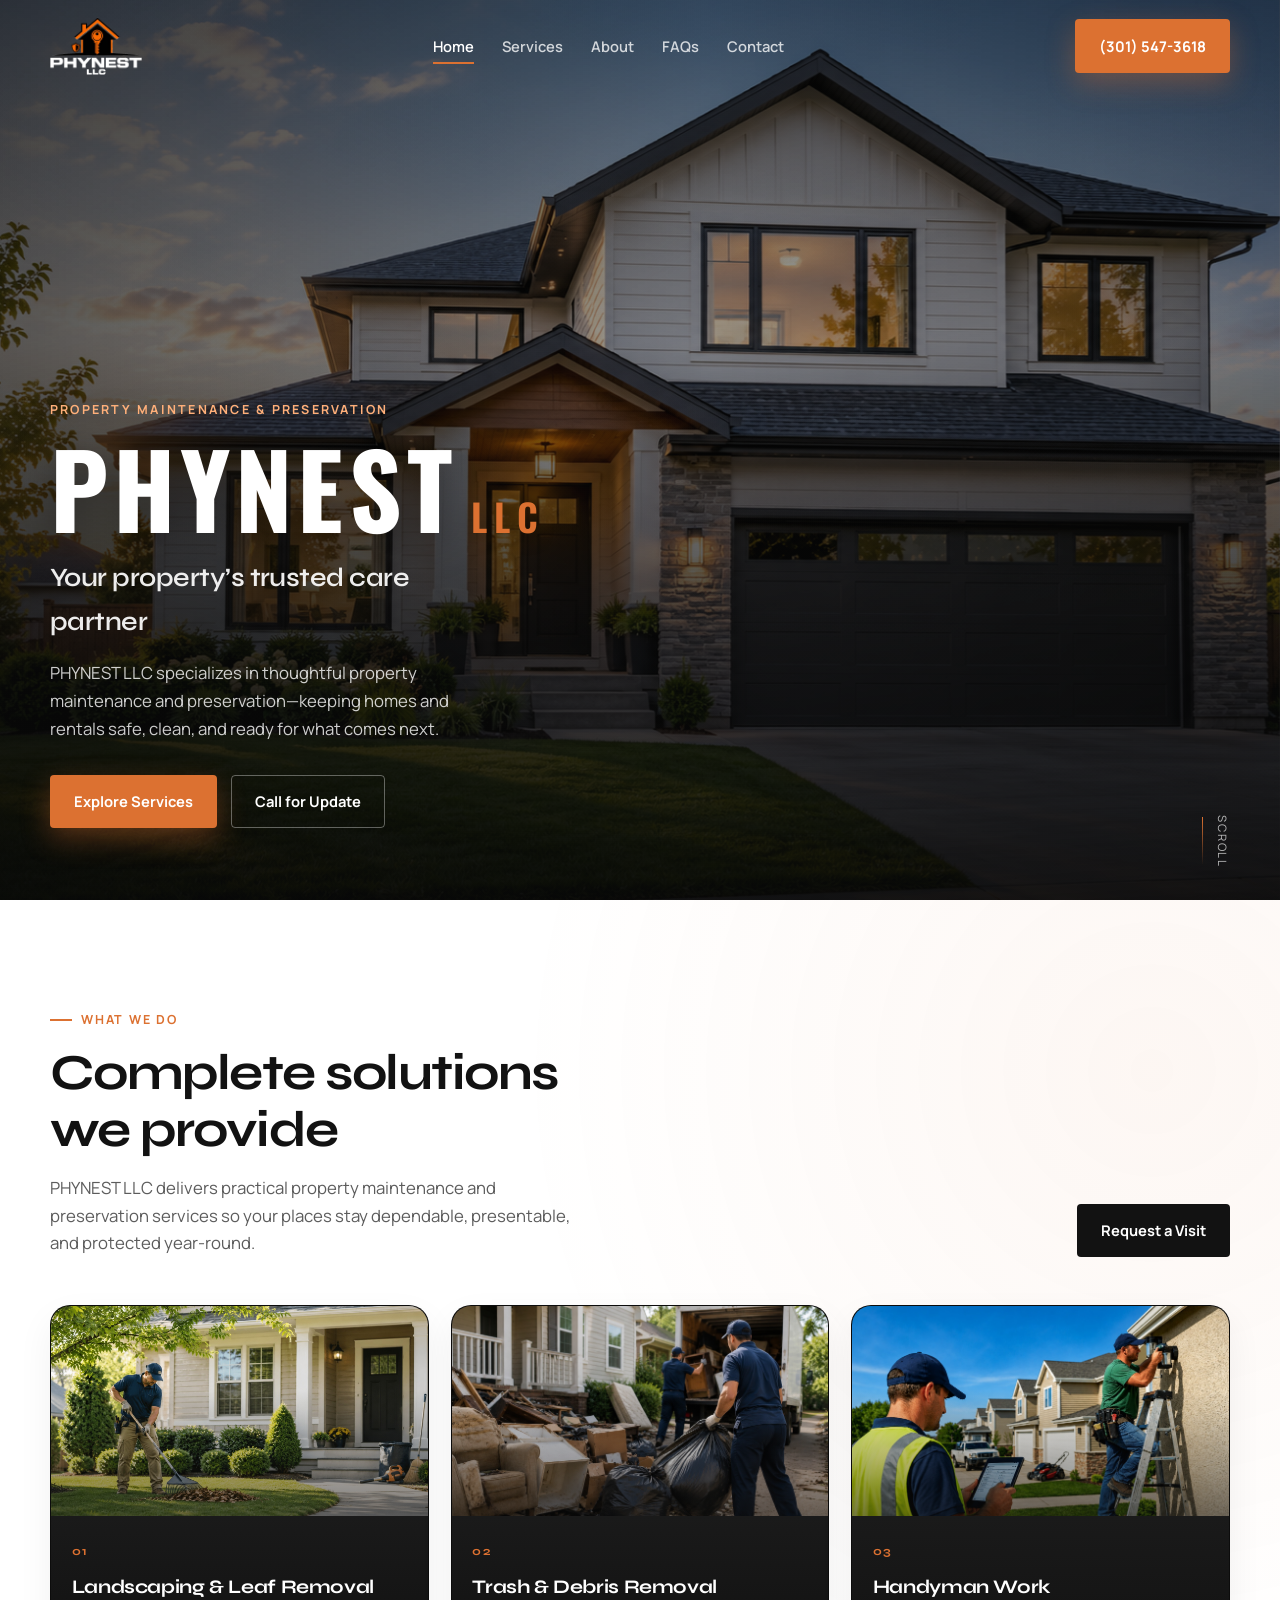
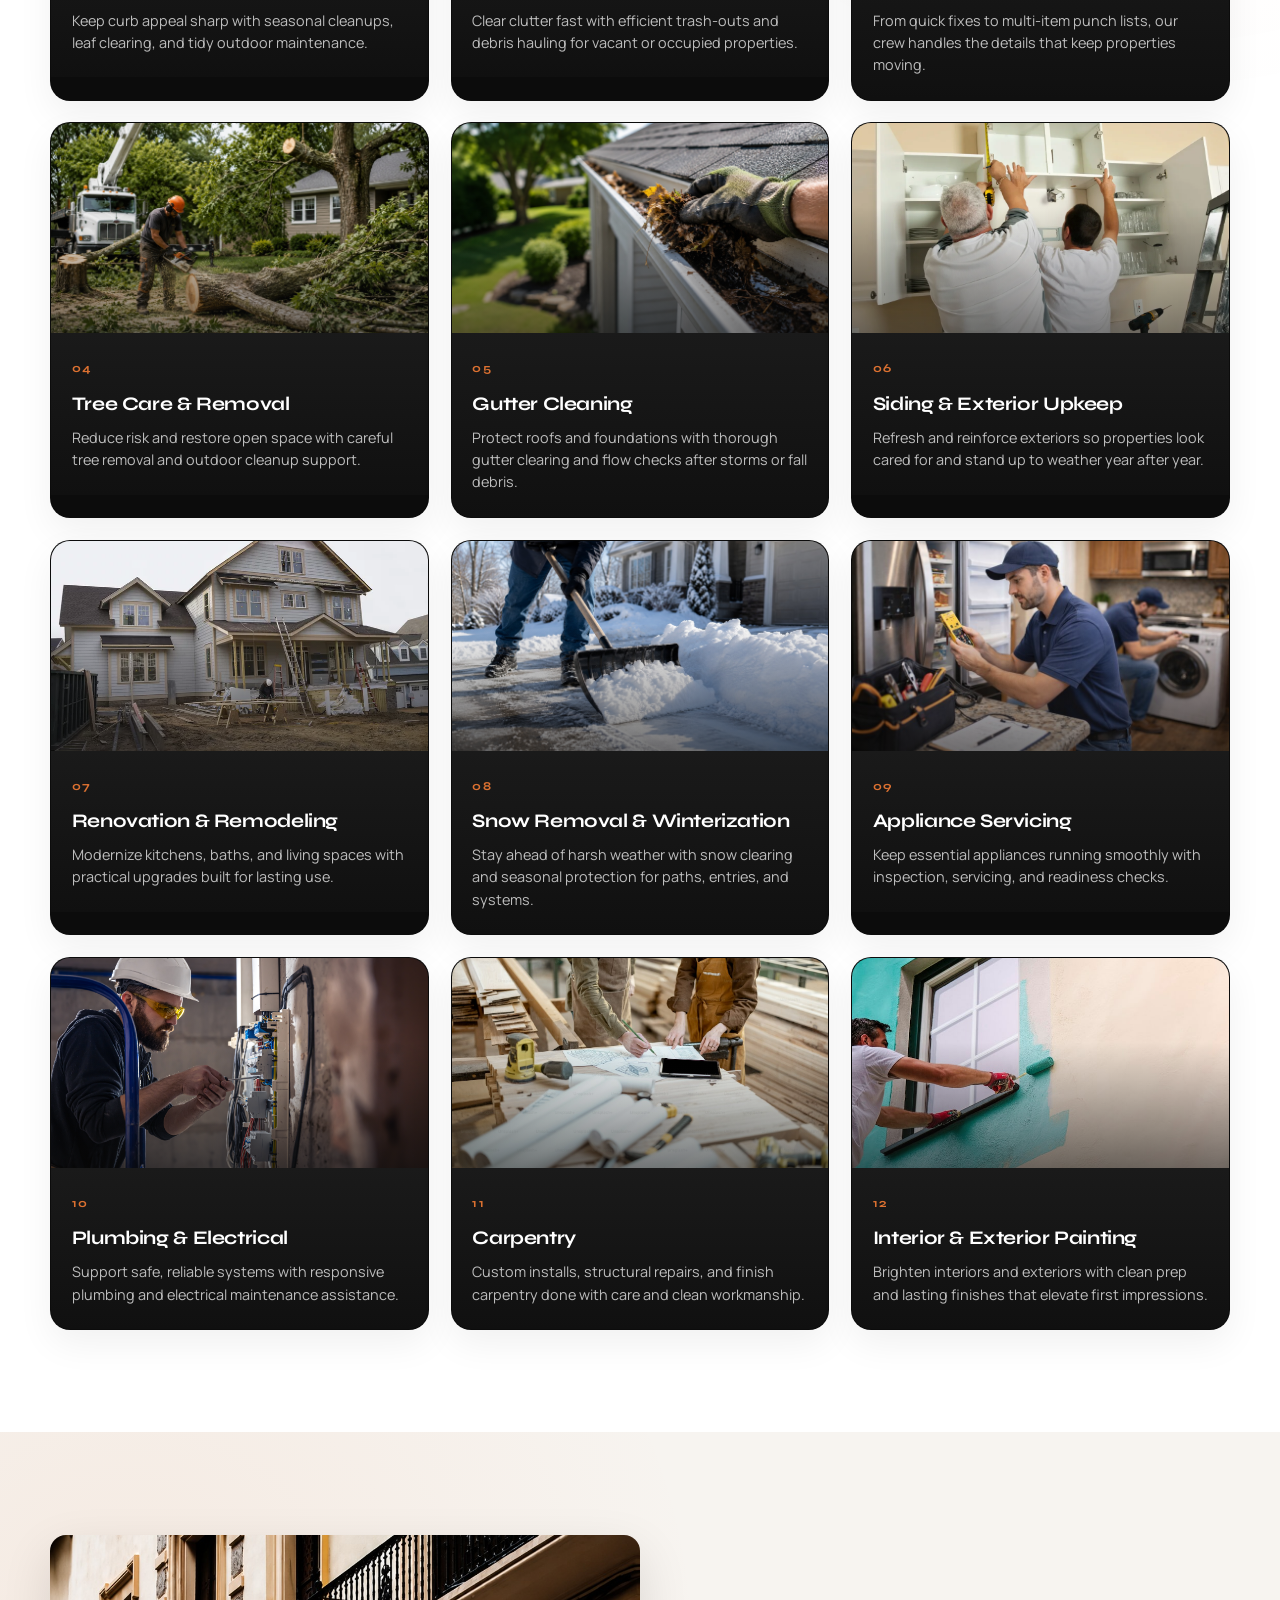
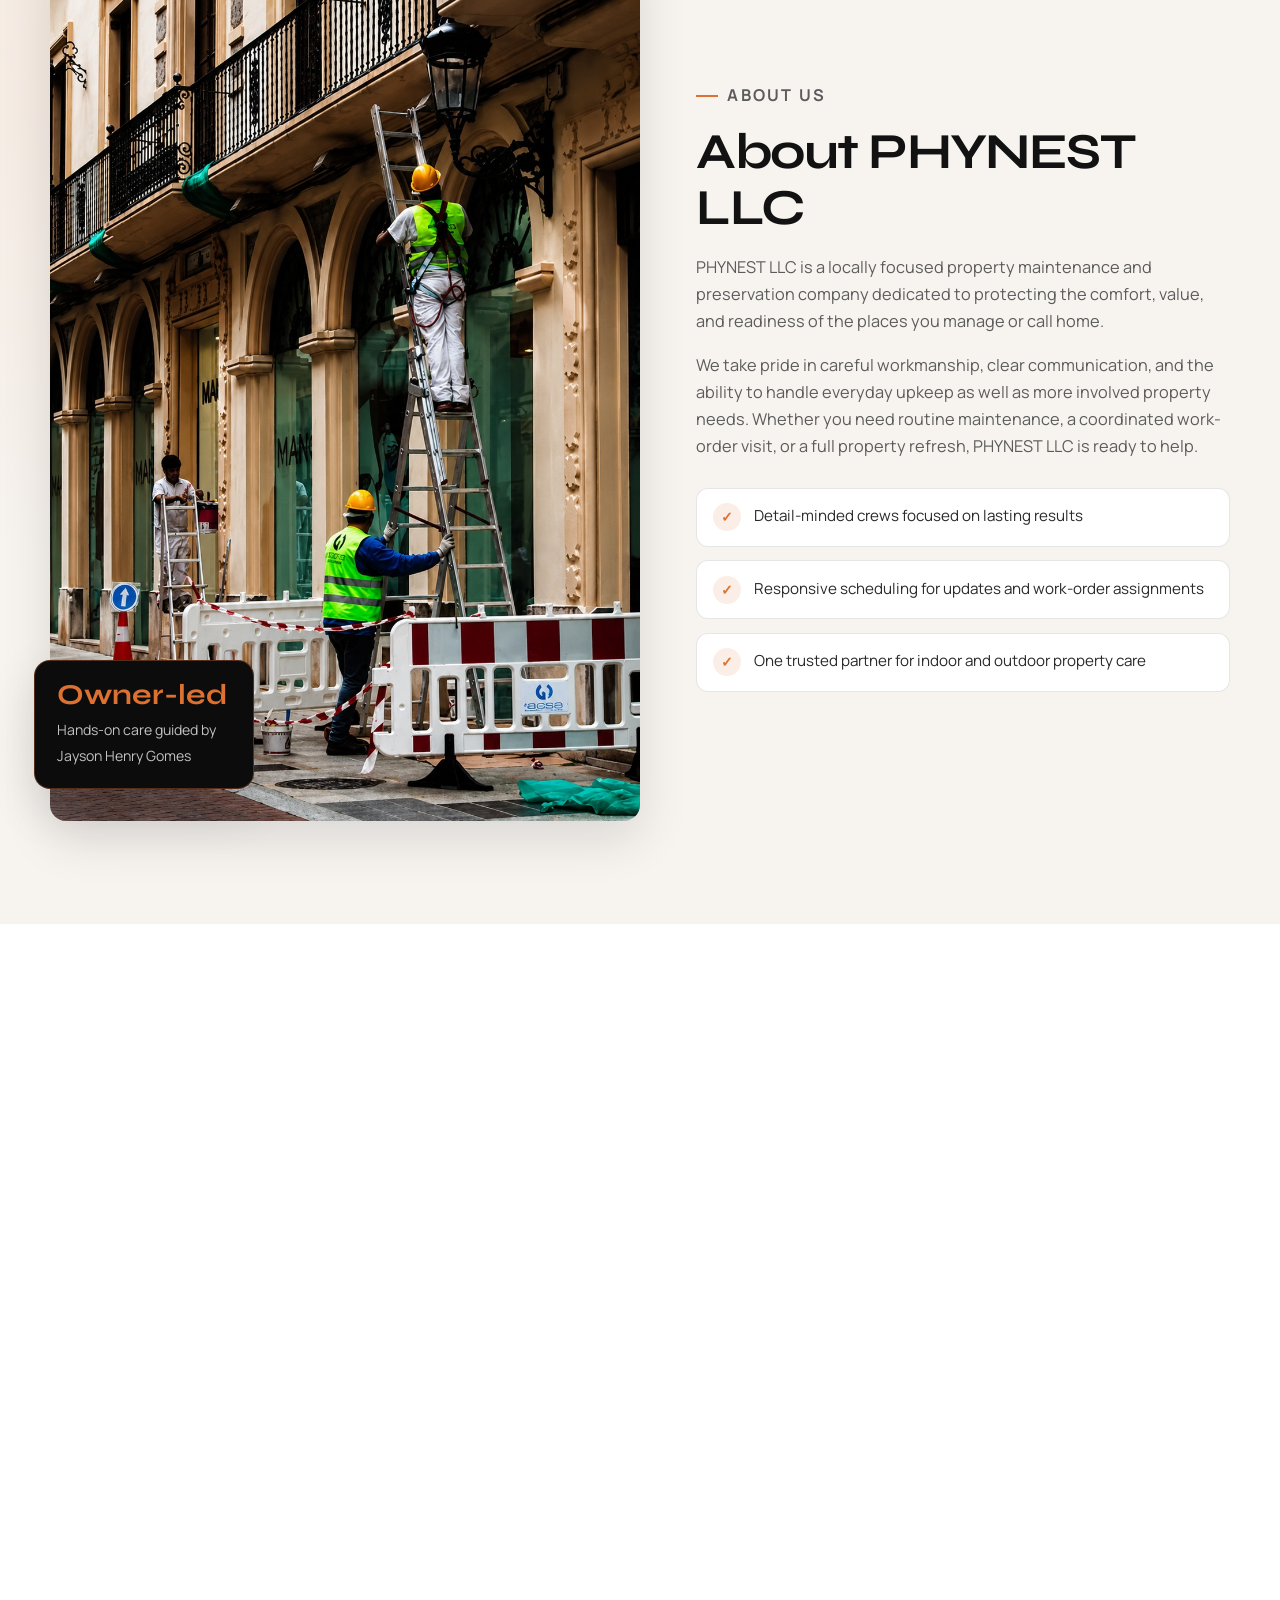
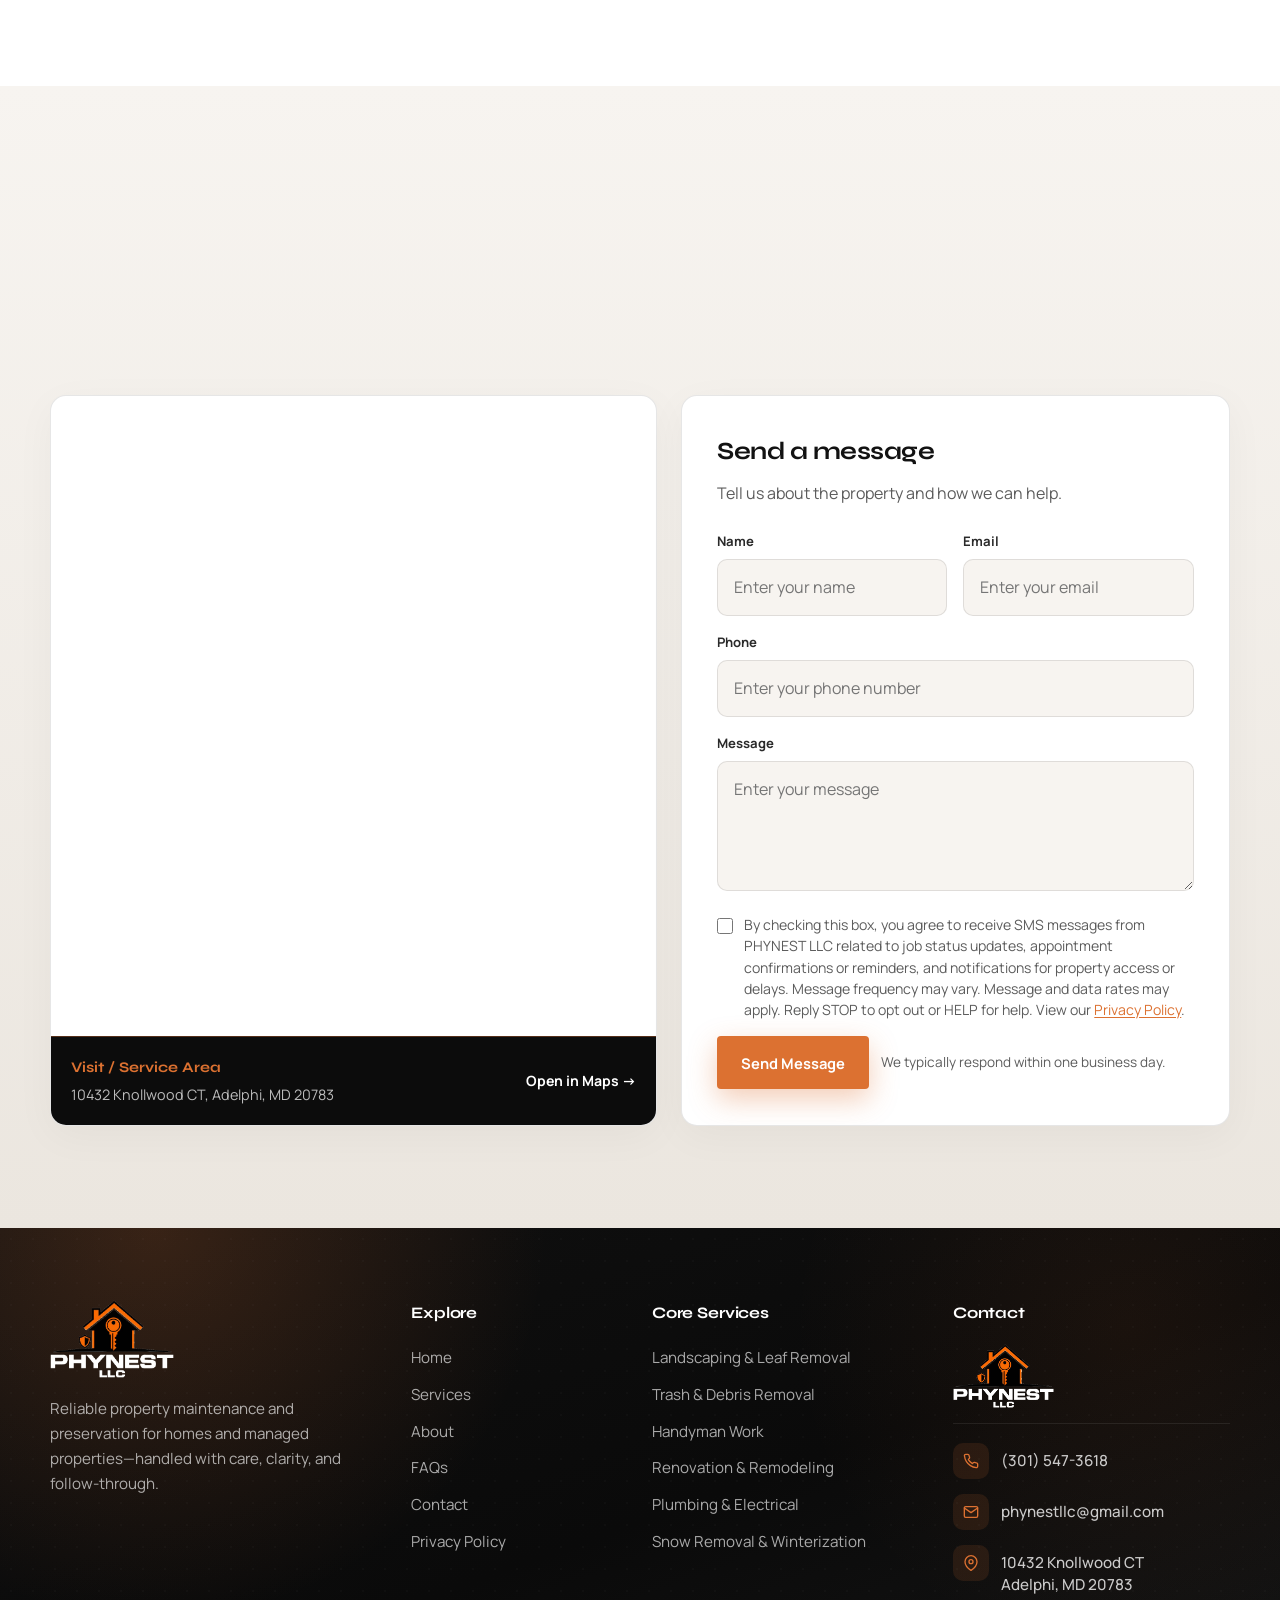
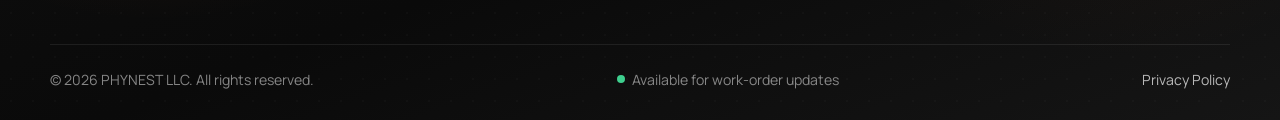
==== index.html @ c37875ec "Resolve Website Landing Page" ====
<!DOCTYPE html>
<html lang="en">
  <head>
    <meta charset="UTF-8" />
    <meta name="viewport" content="width=device-width, initial-scale=1.0" />
    <meta
      name="description"
      content="PHYNEST LLC provides reliable property maintenance and preservation services in Adelphi, MD and surrounding areas. Call (301) 547-3618."
    />
    <title>PHYNEST LLC | Property Maintenance & Preservation</title>
    <link rel="icon" href="Resources/Company-Logo.png?v=21" type="image/png" />
    <link rel="preconnect" href="https://fonts.googleapis.com" />
    <link rel="preconnect" href="https://fonts.gstatic.com" crossorigin />
    <link
      href="https://fonts.googleapis.com/css2?family=Manrope:wght@400;500;600;700;800&family=Oswald:wght@500;600;700&family=Syne:wght@600;700;800&display=swap"
      rel="stylesheet"
    />
    <link rel="stylesheet" href="css/styles.css?v=21" />
  </head>
  <body>
    <header class="site-header" id="siteHeader">
      <div class="container header-inner">
        <a class="brand" href="#home" aria-label="PHYNEST LLC Home">
          <img
            class="brand-logo"
            src="Resources/Company-Logo.png?v=21"
            alt="PHYNEST LLC"
            width="140"
            height="88"
          />
        </a>

        <nav class="nav" id="mainNav" aria-label="Primary">
          <a class="nav-link is-active" href="#home">Home</a>
          <a class="nav-link" href="#services">Services</a>
          <a class="nav-link" href="#about">About</a>
          <a class="nav-link" href="#faqs">FAQs</a>
          <a class="nav-link" href="#contact">Contact</a>
        </nav>

        <div class="header-actions">
          <a
            class="btn btn-primary header-call"
            href="tel:+13015473618"
            aria-label="Call PHYNEST LLC at (301) 547-3618"
          >
            <span class="call-full">(301) 547-3618</span>
            <span class="call-short">Call</span>
          </a>
          <button
            class="menu-toggle"
            id="menuToggle"
            aria-label="Open menu"
            aria-expanded="false"
            aria-controls="mainNav"
          >
            <span></span>
            <span></span>
            <span></span>
          </button>
        </div>
      </div>
    </header>

    <main>
      <!-- Hero -->
      <section class="hero" id="home">
        <div class="hero-media" aria-hidden="true">
          <img
            src="Resources/Landing_Image.png"
            alt=""
            width="1920"
            height="1080"
          />
          <div class="hero-overlay"></div>
        </div>

        <div class="hero-content">
          <p class="hero-eyebrow">Property Maintenance &amp; Preservation</p>
          <h1 class="hero-brand">
            <span class="hero-brand-name">PHYNEST</span>
            <span class="hero-brand-llc">LLC</span>
          </h1>
          <p class="hero-headline">Your property’s trusted care partner</p>
          <p class="hero-copy">
            PHYNEST LLC specializes in thoughtful property maintenance and
            preservation—keeping homes and rentals safe, clean, and ready for
            what comes next.
          </p>
          <div class="hero-actions">
            <a class="btn btn-primary" href="#services">Explore Services</a>
            <a class="btn btn-ghost" href="tel:+13015473618">Call for Update</a>
          </div>
        </div>

        <div class="hero-scroll" aria-hidden="true">Scroll</div>
      </section>

      <!-- Services -->
      <section class="section services" id="services">
        <div class="container">
          <div class="services-head reveal">
            <div>
              <p class="section-label">What we do</p>
              <h2 class="section-title">Complete solutions we provide</h2>
              <p class="section-lead">
                PHYNEST LLC delivers practical property maintenance and
                preservation services so your places stay dependable, presentable,
                and protected year-round.
              </p>
            </div>
            <a class="btn btn-dark" href="#contact">Request a Visit</a>
          </div>

          <div class="services-grid">
            <article class="service-item reveal">
              <div class="service-media">
                <img
                  src="Resources/Leaf_Removal.jpeg"
                  alt="Landscaping and leaf removal crew at work"
                  loading="lazy"
                />
              </div>
              <div class="service-body">
                <span class="service-index">01</span>
                <h3>Landscaping &amp; Leaf Removal</h3>
                <p>
                  Keep curb appeal sharp with seasonal cleanups, leaf clearing,
                  and tidy outdoor maintenance.
                </p>
              </div>
            </article>

            <article class="service-item reveal">
              <div class="service-media">
                <img
                  src="Resources/Trash%20out.jpeg"
                  alt="Trash and debris removal"
                  loading="lazy"
                />
              </div>
              <div class="service-body">
                <span class="service-index">02</span>
                <h3>Trash &amp; Debris Removal</h3>
                <p>
                  Clear clutter fast with efficient trash-outs and debris hauling
                  for vacant or occupied properties.
                </p>
              </div>
            </article>

            <article class="service-item reveal">
              <div class="service-media">
                <img
                  src="Resources/Service.jpeg"
                  alt="Handyman completing property repairs"
                  loading="lazy"
                />
              </div>
              <div class="service-body">
                <span class="service-index">03</span>
                <h3>Handyman Work</h3>
                <p>
                  From quick fixes to multi-item punch lists, our crew handles
                  the details that keep properties moving.
                </p>
              </div>
            </article>

            <article class="service-item reveal">
              <div class="service-media">
                <img
                  src="Resources/Tree%20removal.jpeg"
                  alt="Tree removal service"
                  loading="lazy"
                />
              </div>
              <div class="service-body">
                <span class="service-index">04</span>
                <h3>Tree Care &amp; Removal</h3>
                <p>
                  Reduce risk and restore open space with careful tree removal
                  and outdoor cleanup support.
                </p>
              </div>
            </article>

            <article class="service-item reveal">
              <div class="service-media">
                <img
                  src="Resources/Gutter%20Cleaning.jpeg"
                  alt="Gutter cleaning on a residential property"
                  loading="lazy"
                />
              </div>
              <div class="service-body">
                <span class="service-index">05</span>
                <h3>Gutter Cleaning</h3>
                <p>
                  Protect roofs and foundations with thorough gutter clearing and
                  flow checks after storms or fall debris.
                </p>
              </div>
            </article>

            <article class="service-item reveal">
              <div class="service-media">
                <img
                  src="Resources/Service_3.webp"
                  alt="Exterior wall and siding work"
                  loading="lazy"
                />
              </div>
              <div class="service-body">
                <span class="service-index">06</span>
                <h3>Siding &amp; Exterior Upkeep</h3>
                <p>
                  Refresh and reinforce exteriors so properties look cared for
                  and stand up to weather year after year.
                </p>
              </div>
            </article>

            <article class="service-item reveal">
              <div class="service-media">
                <img
                  src="Resources/Renovation%20and%20remodeling.jpeg"
                  alt="Renovation and remodeling project"
                  loading="lazy"
                />
              </div>
              <div class="service-body">
                <span class="service-index">07</span>
                <h3>Renovation &amp; Remodeling</h3>
                <p>
                  Modernize kitchens, baths, and living spaces with practical
                  upgrades built for lasting use.
                </p>
              </div>
            </article>

            <article class="service-item reveal">
              <div class="service-media">
                <img
                  src="Resources/Snow%20removal.jpeg"
                  alt="Snow removal and winterization"
                  loading="lazy"
                />
              </div>
              <div class="service-body">
                <span class="service-index">08</span>
                <h3>Snow Removal &amp; Winterization</h3>
                <p>
                  Stay ahead of harsh weather with snow clearing and seasonal
                  protection for paths, entries, and systems.
                </p>
              </div>
            </article>

            <article class="service-item reveal">
              <div class="service-media">
                <img
                  src="Resources/Appliance%20servicing.jpeg"
                  alt="Appliance servicing"
                  loading="lazy"
                />
              </div>
              <div class="service-body">
                <span class="service-index">09</span>
                <h3>Appliance Servicing</h3>
                <p>
                  Keep essential appliances running smoothly with inspection,
                  servicing, and readiness checks.
                </p>
              </div>
            </article>

            <article class="service-item reveal">
              <div class="service-media">
                <img
                  src="Resources/plumbing%20and%20electrical.jpeg"
                  alt="Plumbing and electrical work"
                  loading="lazy"
                />
              </div>
              <div class="service-body">
                <span class="service-index">10</span>
                <h3>Plumbing &amp; Electrical</h3>
                <p>
                  Support safe, reliable systems with responsive plumbing and
                  electrical maintenance assistance.
                </p>
              </div>
            </article>

            <article class="service-item reveal">
              <div class="service-media">
                <img
                  src="Resources/Carpentry.jpeg"
                  alt="Carpentry craftsmanship"
                  loading="lazy"
                />
              </div>
              <div class="service-body">
                <span class="service-index">11</span>
                <h3>Carpentry</h3>
                <p>
                  Custom installs, structural repairs, and finish carpentry done
                  with care and clean workmanship.
                </p>
              </div>
            </article>

            <article class="service-item reveal">
              <div class="service-media">
                <img
                  src="Resources/Interior.jpeg"
                  alt="Interior painting and finishes"
                  loading="lazy"
                />
              </div>
              <div class="service-body">
                <span class="service-index">12</span>
                <h3>Interior &amp; Exterior Painting</h3>
                <p>
                  Brighten interiors and exteriors with clean prep and lasting
                  finishes that elevate first impressions.
                </p>
              </div>
            </article>
          </div>
        </div>
      </section>

      <!-- About -->
      <section class="section about" id="about">
        <div class="container about-grid">
          <div class="about-visual reveal">
            <div class="about-visual-main">
              <img
                src="Resources/Service_2.jpeg"
                alt="PHYNEST LLC team working on a property"
                loading="lazy"
              />
            </div>
            <div class="about-badge">
              <strong>Owner-led</strong>
              <span>Hands-on care guided by Jayson Henry Gomes</span>
            </div>
          </div>

          <div class="about-copy reveal">
            <p class="section-label">About us</p>
            <h2 class="section-title">About PHYNEST LLC</h2>
            <p>
              PHYNEST LLC is a locally focused property maintenance and
              preservation company dedicated to protecting the comfort, value,
              and readiness of the places you manage or call home.
            </p>
            <p>
              We take pride in careful workmanship, clear communication, and the
              ability to handle everyday upkeep as well as more involved property
              needs. Whether you need routine maintenance, a coordinated
              work-order visit, or a full property refresh, PHYNEST LLC is ready
              to help.
            </p>

            <div class="about-points">
              <div class="about-point">
                <i>✓</i>
                <p>Detail-minded crews focused on lasting results</p>
              </div>
              <div class="about-point">
                <i>✓</i>
                <p>Responsive scheduling for updates and work-order assignments</p>
              </div>
              <div class="about-point">
                <i>✓</i>
                <p>One trusted partner for indoor and outdoor property care</p>
              </div>
            </div>
          </div>
        </div>
      </section>

      <!-- FAQs -->
      <section class="section faq" id="faqs">
        <div class="container faq-layout">
          <div class="reveal">
            <p class="section-label">Helpful answers</p>
            <h2 class="section-title">Frequently asked questions</h2>
            <p class="section-lead">
              Quick answers about coverage, booking, guarantees, and how PHYNEST
              LLC works with homeowners and property partners.
            </p>
            <a class="btn btn-outline" href="#contact" style="margin-top: 1.5rem"
              >Still have questions?</a
            >
          </div>

          <div class="faq-list reveal" id="faqList">
            <div class="faq-item is-open">
              <button class="faq-question" type="button" aria-expanded="true">
                What areas do you serve?
                <span class="faq-icon" aria-hidden="true">+</span>
              </button>
              <div class="faq-answer" style="max-height: 220px">
                <div class="faq-answer-inner">
                  We serve Adelphi, MD and surrounding communities across the
                  greater metro area. Reach out with your address and we’ll
                  confirm whether your property falls within our service range.
                </div>
              </div>
            </div>

            <div class="faq-item">
              <button class="faq-question" type="button" aria-expanded="false">
                What services do you offer?
                <span class="faq-icon" aria-hidden="true">+</span>
              </button>
              <div class="faq-answer">
                <div class="faq-answer-inner">
                  PHYNEST LLC provides a wide range of property care—landscaping
                  and leaf removal, trash-outs, handyman repairs, renovation
                  support, winterization, appliance servicing, plumbing and
                  electrical assistance, carpentry, painting, and more. Tell us
                  what you need and we’ll guide the next step.
                </div>
              </div>
            </div>

            <div class="faq-item">
              <button class="faq-question" type="button" aria-expanded="false">
                How do I book a service?
                <span class="faq-icon" aria-hidden="true">+</span>
              </button>
              <div class="faq-answer">
                <div class="faq-answer-inner">
                  Booking is simple. Call (301) 547-3618 for updates or work-order
                  assignments, email phynestllc@gmail.com, or send a message
                  through our contact form. Share the property details and we’ll
                  coordinate a time that works.
                </div>
              </div>
            </div>

            <div class="faq-item">
              <button class="faq-question" type="button" aria-expanded="false">
                Are your services guaranteed?
                <span class="faq-icon" aria-hidden="true">+</span>
              </button>
              <div class="faq-answer">
                <div class="faq-answer-inner">
                  Yes. Your satisfaction matters to us. If something doesn’t meet
                  expectations, let us know promptly—we’ll work with you to make
                  it right.
                </div>
              </div>
            </div>

            <div class="faq-item">
              <button class="faq-question" type="button" aria-expanded="false">
                Do you offer emergency services?
                <span class="faq-icon" aria-hidden="true">+</span>
              </button>
              <div class="faq-answer">
                <div class="faq-answer-inner">
                  For urgent property issues that need quick attention, contact us
                  directly. We’ll prioritize emergency requests whenever possible
                  and help you stabilize the situation fast.
                </div>
              </div>
            </div>

            <div class="faq-item">
              <button class="faq-question" type="button" aria-expanded="false">
                What are your hours of operation?
                <span class="faq-icon" aria-hidden="true">+</span>
              </button>
              <div class="faq-answer">
                <div class="faq-answer-inner">
                  Standard hours are Monday–Friday, 8 AM to 6 PM. Weekend and
                  evening appointments may be available by arrangement—call or
                  message us to schedule.
                </div>
              </div>
            </div>
          </div>
        </div>
      </section>

      <!-- Contact -->
      <section class="section contact" id="contact">
        <div class="container">
          <div class="reveal" style="margin-bottom: 2.25rem">
            <p class="section-label">Get in touch</p>
            <h2 class="section-title">Contact us</h2>
            <p class="section-lead">
              Need a work-order update, a property visit, or a service quote?
              PHYNEST LLC is one call or message away.
            </p>
          </div>

          <div class="contact-grid">
            <aside class="contact-map reveal" aria-label="Service location map">
              <div class="contact-map-frame">
                <iframe
                  title="PHYNEST LLC location map"
                  loading="lazy"
                  referrerpolicy="no-referrer-when-downgrade"
                  src="https://maps.google.com/maps?q=10432%20Knollwood%20CT%20Adelphi%20MD%2020783&t=&z=14&ie=UTF8&iwloc=&output=embed"
                ></iframe>
              </div>
              <div class="contact-map-meta">
                <div>
                  <strong>Visit / Service Area</strong>
                  <p>10432 Knollwood CT, Adelphi, MD 20783</p>
                </div>
                <a
                  class="map-link"
                  href="https://www.google.com/maps/search/?api=1&query=10432+Knollwood+CT+Adelphi+MD+20783"
                  target="_blank"
                  rel="noopener noreferrer"
                  >Open in Maps →</a
                >
              </div>
            </aside>

            <div class="contact-form-wrap reveal">
              <h3>Send a message</h3>
              <p>Tell us about the property and how we can help.</p>

              <form class="form-grid" id="contactForm" novalidate>
                <div class="form-row">
                  <div class="field">
                    <label for="name">Name</label>
                    <input
                      id="name"
                      name="name"
                      type="text"
                      placeholder="Enter your name"
                      required
                    />
                  </div>
                  <div class="field">
                    <label for="email">Email</label>
                    <input
                      id="email"
                      name="email"
                      type="email"
                      placeholder="Enter your email"
                      required
                    />
                  </div>
                </div>

                <div class="field">
                  <label for="phone">Phone</label>
                  <input
                    id="phone"
                    name="phone"
                    type="tel"
                    placeholder="Enter your phone number"
                  />
                </div>

                <div class="field">
                  <label for="message">Message</label>
                  <textarea
                    id="message"
                    name="message"
                    placeholder="Enter your message"
                    required
                  ></textarea>
                </div>

                <label class="consent">
                  <input type="checkbox" name="sms_consent" value="yes" />
                  <span>
                    By checking this box, you agree to receive SMS messages from
                    PHYNEST LLC related to job status updates, appointment
                    confirmations or reminders, and notifications for property
                    access or delays. Message frequency may vary. Message and
                    data rates may apply. Reply STOP to opt out or HELP for help.
                    View our
                    <a href="privacy-policy.html">Privacy Policy</a>.
                  </span>
                </label>

                <div class="form-actions">
                  <button class="btn btn-primary" type="submit">Send Message</button>
                  <p class="form-note">We typically respond within one business day.</p>
                </div>

                <div class="form-success" id="formSuccess" role="status">
                  Thanks! Your email draft is ready—press send in your mail app to
                  reach PHYNEST LLC.
                </div>
              </form>
            </div>
          </div>
        </div>
      </section>
    </main>

    <footer class="site-footer">
      <div class="container footer-top">
        <div class="footer-brand">
          <a class="brand" href="#home" aria-label="PHYNEST LLC Home">
            <img
              class="brand-logo brand-logo-footer"
              src="Resources/Company-Logo.png?v=21"
              alt="PHYNEST LLC"
              width="140"
              height="88"
            />
          </a>
          <p>
            Reliable property maintenance and preservation for homes and managed
            properties—handled with care, clarity, and follow-through.
          </p>
        </div>

        <div class="footer-col">
          <h4>Explore</h4>
          <ul class="footer-links">
            <li><a href="#home">Home</a></li>
            <li><a href="#services">Services</a></li>
            <li><a href="#about">About</a></li>
            <li><a href="#faqs">FAQs</a></li>
            <li><a href="#contact">Contact</a></li>
            <li><a href="privacy-policy.html">Privacy Policy</a></li>
          </ul>
        </div>

        <div class="footer-col">
          <h4>Core Services</h4>
          <ul class="footer-links footer-services">
            <li><a href="#services">Landscaping &amp; Leaf Removal</a></li>
            <li><a href="#services">Trash &amp; Debris Removal</a></li>
            <li><a href="#services">Handyman Work</a></li>
            <li><a href="#services">Renovation &amp; Remodeling</a></li>
            <li><a href="#services">Plumbing &amp; Electrical</a></li>
            <li><a href="#services">Snow Removal &amp; Winterization</a></li>
          </ul>
        </div>

        <div class="footer-col footer-contact">
          <h4>Contact</h4>
          <div class="footer-contact-brand">
            <img
              class="brand-logo brand-logo-contact"
              src="Resources/Company-Logo.png?v=21"
              alt="PHYNEST LLC"
              width="110"
              height="70"
            />
          </div>
          <ul class="footer-contact-list">
            <li>
              <span class="footer-contact-icon" aria-hidden="true">
                <svg viewBox="0 0 24 24" fill="none" stroke="currentColor" stroke-width="2" stroke-linecap="round" stroke-linejoin="round">
                  <path d="M22 16.92v3a2 2 0 0 1-2.18 2 19.79 19.79 0 0 1-8.63-3.07 19.5 19.5 0 0 1-6-6A19.79 19.79 0 0 1 2.12 4.18 2 2 0 0 1 4.11 2h3a2 2 0 0 1 2 1.72c.13.81.36 1.6.68 2.35a2 2 0 0 1-.45 2.11L8.09 9.91a16 16 0 0 0 6 6l1.27-1.27a2 2 0 0 1 2.11-.45c.75.32 1.54.55 2.35.68A2 2 0 0 1 22 16.92z"/>
                </svg>
              </span>
              <a href="tel:+13015473618">(301) 547-3618</a>
            </li>
            <li>
              <span class="footer-contact-icon" aria-hidden="true">
                <svg viewBox="0 0 24 24" fill="none" stroke="currentColor" stroke-width="2" stroke-linecap="round" stroke-linejoin="round">
                  <path d="M4 4h16c1.1 0 2 .9 2 2v12c0 1.1-.9 2-2 2H4c-1.1 0-2-.9-2-2V6c0-1.1.9-2 2-2z"/>
                  <polyline points="22,6 12,13 2,6"/>
                </svg>
              </span>
              <a href="mailto:phynestllc@gmail.com">phynestllc@gmail.com</a>
            </li>
            <li>
              <span class="footer-contact-icon" aria-hidden="true">
                <svg viewBox="0 0 24 24" fill="none" stroke="currentColor" stroke-width="2" stroke-linecap="round" stroke-linejoin="round">
                  <path d="M21 10c0 7-9 13-9 13s-9-6-9-13a9 9 0 0 1 18 0z"/>
                  <circle cx="12" cy="10" r="3"/>
                </svg>
              </span>
              <span>10432 Knollwood CT<br />Adelphi, MD 20783</span>
            </li>
          </ul>
        </div>
      </div>

      <div class="container footer-bottom">
        <p>
          © <span id="year"></span> PHYNEST LLC. All rights reserved.
        </p>
        <p class="footer-pulse">Available for work-order updates</p>
        <p>
          <a href="privacy-policy.html">Privacy Policy</a>
        </p>
      </div>
    </footer>

    <script src="js/main.js"></script>
  </body>
</html>
---- css/styles.css ----
/* ============================================
   PHYNEST LLC — Brand Styles
   Primary: rgb(220, 113, 49) | Logo-inspired
   ============================================ */

:root {
  --brand: rgb(220, 113, 49);
  --brand-dark: rgb(190, 90, 32);
  --brand-soft: rgba(220, 113, 49, 0.12);
  --brand-glow: rgba(220, 113, 49, 0.35);
  --ink: #121212;
  --ink-soft: #2a2a2a;
  --muted: #5c5c5c;
  --line: rgba(18, 18, 18, 0.1);
  --paper: #f7f4f0;
  --paper-deep: #ebe6df;
  --white: #ffffff;
  --dark: #0c0c0c;
  --dark-elevated: #171717;
  --dark-soft: #222222;
  --radius: 4px;
  --radius-lg: 16px;
  --shadow: 0 18px 50px rgba(0, 0, 0, 0.12);
  --header-h: 92px;
  --font-display: "Syne", sans-serif;
  --font-hero: "Oswald", sans-serif;
  --font-body: "Manrope", sans-serif;
  --ease: cubic-bezier(0.22, 1, 0.36, 1);
  --max: 1180px;
}

*,
*::before,
*::after {
  box-sizing: border-box;
  margin: 0;
  padding: 0;
}

html {
  scroll-behavior: smooth;
  scroll-padding-top: calc(var(--header-h) + 12px);
}

body {
  font-family: var(--font-body);
  color: var(--ink);
  background: var(--paper);
  line-height: 1.65;
  -webkit-font-smoothing: antialiased;
  overflow-x: hidden;
}

img {
  max-width: 100%;
  display: block;
}

a {
  color: inherit;
  text-decoration: none;
}

ul {
  list-style: none;
}

button,
input,
textarea {
  font: inherit;
}

.container {
  width: min(100% - 2.5rem, var(--max));
  margin-inline: auto;
}

.section {
  padding: clamp(4.5rem, 8vw, 7rem) 0;
}

.section-label {
  display: inline-flex;
  align-items: center;
  gap: 0.55rem;
  font-size: 0.78rem;
  font-weight: 700;
  letter-spacing: 0.14em;
  text-transform: uppercase;
  color: var(--brand);
  margin-bottom: 0.9rem;
}

.section-label::before {
  content: "";
  width: 1.4rem;
  height: 2px;
  background: var(--brand);
}

.section-title {
  font-family: var(--font-display);
  font-size: clamp(2rem, 4.2vw, 3.15rem);
  font-weight: 700;
  line-height: 1.12;
  letter-spacing: -0.03em;
  max-width: 16ch;
}

.section-lead {
  margin-top: 1rem;
  color: var(--muted);
  max-width: 52ch;
  font-size: 1.05rem;
}

/* ---------- Header ---------- */
.site-header {
  position: fixed;
  inset: 0 0 auto;
  z-index: 1000;
  height: var(--header-h);
  transition: background 0.35s var(--ease), box-shadow 0.35s var(--ease),
    backdrop-filter 0.35s var(--ease);
}

.site-header.is-scrolled {
  background: rgba(12, 12, 12, 0.92);
  backdrop-filter: blur(14px);
  box-shadow: 0 8px 30px rgba(0, 0, 0, 0.25);
}

.site-header.is-scrolled .nav-link {
  color: rgba(255, 255, 255, 0.82);
}

.site-header.is-scrolled .nav-link:hover,
.site-header.is-scrolled .nav-link.is-active {
  color: var(--white);
}

.header-inner {
  height: 100%;
  display: flex;
  align-items: center;
  justify-content: space-between;
  gap: 1.5rem;
}

.brand {
  display: flex;
  align-items: center;
  z-index: 2;
}

.brand-logo {
  width: auto;
  height: 58px;
  object-fit: contain;
  display: block;
  flex-shrink: 0;
  background: transparent;
  border-radius: 0;
  padding: 0;
  box-shadow: none;
  outline: none;
  transition: transform 0.3s var(--ease);
}

.brand:hover .brand-logo {
  transform: scale(1.03);
}

.brand-logo-footer {
  height: 78px;
  padding: 0;
}

.brand-logo-contact {
  height: 64px;
  padding: 0;
}

.nav {
  display: flex;
  align-items: center;
  gap: 1.75rem;
}

.nav-link {
  font-size: 0.92rem;
  font-weight: 600;
  color: rgba(255, 255, 255, 0.78);
  position: relative;
  transition: color 0.25s ease;
}

.nav-link::after {
  content: "";
  position: absolute;
  left: 0;
  bottom: -6px;
  width: 100%;
  height: 2px;
  background: var(--brand);
  transform: scaleX(0);
  transform-origin: left;
  transition: transform 0.3s var(--ease);
}

.nav-link:hover,
.nav-link.is-active {
  color: var(--white);
}

.nav-link:hover::after,
.nav-link.is-active::after {
  transform: scaleX(1);
}

.header-actions {
  display: flex;
  align-items: center;
  gap: 0.75rem;
}

.btn {
  display: inline-flex;
  align-items: center;
  justify-content: center;
  gap: 0.55rem;
  padding: 0.85rem 1.45rem;
  border-radius: var(--radius);
  border: 1px solid transparent;
  font-weight: 700;
  font-size: 0.92rem;
  cursor: pointer;
  transition: transform 0.25s var(--ease), background 0.25s ease,
    color 0.25s ease, border-color 0.25s ease, box-shadow 0.25s ease;
  white-space: nowrap;
}

.btn:hover {
  transform: translateY(-2px);
}

.btn-primary {
  background: var(--brand);
  color: var(--white);
  box-shadow: 0 10px 28px var(--brand-glow);
}

.btn-primary:hover {
  background: var(--brand-dark);
}

.btn-ghost {
  background: transparent;
  color: var(--white);
  border-color: rgba(255, 255, 255, 0.35);
}

.btn-ghost:hover {
  border-color: var(--white);
  background: rgba(255, 255, 255, 0.08);
}

.btn-dark {
  background: var(--ink);
  color: var(--white);
}

.btn-dark:hover {
  background: var(--brand);
}

.btn-outline {
  background: transparent;
  color: var(--ink);
  border-color: var(--line);
}

.btn-outline:hover {
  border-color: var(--brand);
  color: var(--brand);
}

.menu-toggle {
  display: none;
  width: 46px;
  height: 46px;
  border: 1px solid rgba(255, 255, 255, 0.25);
  background: rgba(255, 255, 255, 0.06);
  border-radius: 10px;
  cursor: pointer;
  position: relative;
  z-index: 2;
}

.menu-toggle span {
  position: absolute;
  left: 12px;
  right: 12px;
  height: 2px;
  background: var(--white);
  transition: 0.3s var(--ease);
}

.menu-toggle span:nth-child(1) {
  top: 15px;
}
.menu-toggle span:nth-child(2) {
  top: 22px;
}
.menu-toggle span:nth-child(3) {
  top: 29px;
}

.menu-toggle.is-open span:nth-child(1) {
  top: 22px;
  transform: rotate(45deg);
}
.menu-toggle.is-open span:nth-child(2) {
  opacity: 0;
}
.menu-toggle.is-open span:nth-child(3) {
  top: 22px;
  transform: rotate(-45deg);
}

/* ---------- Hero ---------- */
.hero {
  position: relative;
  min-height: 100vh;
  min-height: 100dvh;
  display: grid;
  align-items: end;
  color: var(--white);
  overflow: hidden;
}

.hero-media {
  position: absolute;
  inset: 0;
  z-index: 0;
}

.hero-media img {
  width: 100%;
  height: 100%;
  object-fit: cover;
  object-position: center 40%;
  transform: scale(1.04);
  animation: heroZoom 18s var(--ease) forwards;
}

.hero-overlay {
  position: absolute;
  inset: 0;
  background:
    linear-gradient(
      180deg,
      rgba(8, 8, 8, 0.55) 0%,
      rgba(8, 8, 8, 0.28) 38%,
      rgba(8, 8, 8, 0.72) 72%,
      rgba(8, 8, 8, 0.92) 100%
    ),
    linear-gradient(
      90deg,
      rgba(8, 8, 8, 0.55) 0%,
      rgba(8, 8, 8, 0.15) 55%,
      rgba(8, 8, 8, 0.35) 100%
    );
}

.hero-content {
  position: relative;
  z-index: 1;
  padding: calc(var(--header-h) + 4rem) 0 4.5rem;
  width: min(100% - 2.5rem, var(--max));
  margin-inline: auto;
}

.hero-eyebrow {
  display: inline-block;
  font-family: var(--font-body);
  font-size: 0.78rem;
  font-weight: 700;
  letter-spacing: 0.18em;
  text-transform: uppercase;
  color: #ffb07a;
  margin-bottom: 1.15rem;
  animation: riseIn 0.9s var(--ease) both;
  text-shadow: 0 2px 18px rgba(0, 0, 0, 0.55);
}

.hero-brand {
  display: flex;
  flex-wrap: wrap;
  align-items: baseline;
  gap: 0.55rem 0.85rem;
  margin-bottom: 1.25rem;
  animation: riseIn 0.9s 0.08s var(--ease) both;
}

.hero-brand-name {
  font-family: var(--font-hero);
  font-size: clamp(3.2rem, 9.5vw, 6.4rem);
  font-weight: 700;
  letter-spacing: 0.05em;
  line-height: 0.95;
  text-transform: uppercase;
  color: var(--white);
  text-shadow: 0 8px 40px rgba(0, 0, 0, 0.45);
}

.hero-brand-llc {
  font-family: var(--font-hero);
  font-size: clamp(1.55rem, 3.8vw, 2.35rem);
  font-weight: 600;
  letter-spacing: 0.18em;
  text-transform: uppercase;
  color: var(--brand);
  line-height: 1;
  text-shadow: 0 4px 18px rgba(0, 0, 0, 0.35);
}

.hero-headline {
  font-family: var(--font-display);
  font-size: clamp(1.2rem, 2.4vw, 1.65rem);
  font-weight: 600;
  letter-spacing: -0.02em;
  max-width: 24ch;
  margin-bottom: 1rem;
  color: rgba(255, 255, 255, 0.92);
  animation: riseIn 0.9s 0.16s var(--ease) both;
}

.hero-copy {
  max-width: 42ch;
  color: rgba(255, 255, 255, 0.8);
  font-size: 1.05rem;
  margin-bottom: 2rem;
  animation: riseIn 0.9s 0.24s var(--ease) both;
}

.hero-actions {
  display: flex;
  flex-wrap: wrap;
  gap: 0.85rem;
  animation: riseIn 0.9s 0.32s var(--ease) both;
}

.hero-scroll {
  position: absolute;
  right: clamp(1.25rem, 4vw, 3rem);
  bottom: 2rem;
  z-index: 2;
  display: flex;
  flex-direction: column;
  align-items: center;
  gap: 0.65rem;
  color: rgba(255, 255, 255, 0.7);
  font-size: 0.72rem;
  letter-spacing: 0.16em;
  text-transform: uppercase;
  writing-mode: vertical-rl;
}

.hero-scroll::after {
  content: "";
  width: 1px;
  height: 48px;
  background: linear-gradient(to bottom, var(--brand), transparent);
  animation: scrollPulse 1.8s ease-in-out infinite;
}

/* ---------- Services ---------- */
.services {
  background:
    radial-gradient(circle at 90% 8%, rgba(220, 113, 49, 0.06), transparent 28%),
    var(--white);
}

.services-head {
  display: flex;
  justify-content: space-between;
  align-items: end;
  gap: 2rem;
  margin-bottom: 3rem;
  flex-wrap: wrap;
}

.services-grid {
  display: grid;
  grid-template-columns: repeat(3, 1fr);
  gap: 1.35rem;
}

.service-item {
  position: relative;
  overflow: hidden;
  border-radius: 20px;
  background: var(--dark);
  border: 1px solid rgba(18, 18, 18, 0.06);
  box-shadow: 0 14px 36px rgba(0, 0, 0, 0.06);
  transition: transform 0.4s var(--ease), box-shadow 0.4s var(--ease);
}

.service-item:hover {
  transform: translateY(-6px);
  box-shadow: 0 22px 48px rgba(0, 0, 0, 0.14);
}

.service-media {
  position: relative;
  height: 210px;
  overflow: hidden;
}

.service-media img {
  width: 100%;
  height: 100%;
  object-fit: cover;
  transition: transform 0.7s var(--ease);
}

.service-media::after {
  content: "";
  position: absolute;
  inset: 0;
  background: linear-gradient(
    180deg,
    transparent 40%,
    rgba(12, 12, 12, 0.55) 100%
  );
  pointer-events: none;
}

.service-body {
  position: relative;
  z-index: 2;
  padding: 1.25rem 1.3rem 1.45rem;
  color: var(--white);
  background:
    linear-gradient(180deg, #1a1a1a 0%, #101010 100%);
  min-height: 148px;
}

.service-index {
  display: inline-block;
  font-family: var(--font-display);
  font-size: 0.75rem;
  font-weight: 700;
  letter-spacing: 0.12em;
  color: var(--brand);
  margin-bottom: 0.55rem;
}

.service-body h3 {
  font-family: var(--font-display);
  font-size: 1.2rem;
  font-weight: 700;
  letter-spacing: -0.02em;
  margin-bottom: 0.45rem;
  transition: color 0.25s ease;
}

.service-body p {
  font-size: 0.9rem;
  color: rgba(255, 255, 255, 0.72);
  line-height: 1.55;
}

.service-item:hover .service-media img {
  transform: scale(1.08);
}

.service-item:hover .service-body h3 {
  color: var(--brand);
}

/* ---------- About ---------- */
.about {
  background:
    radial-gradient(circle at 10% 20%, rgba(220, 113, 49, 0.08), transparent 40%),
    var(--paper);
}

.about-grid {
  display: grid;
  grid-template-columns: 1.05fr 0.95fr;
  gap: 3.5rem;
  align-items: center;
}

.about-visual {
  position: relative;
}

.about-visual-main {
  border-radius: var(--radius-lg);
  overflow: hidden;
  min-height: 460px;
  box-shadow: var(--shadow);
}

.about-visual-main img {
  width: 100%;
  height: 100%;
  min-height: 460px;
  object-fit: cover;
}

.about-badge {
  position: absolute;
  left: -1rem;
  bottom: 2rem;
  background: var(--dark);
  color: var(--white);
  padding: 1.25rem 1.4rem;
  border-radius: var(--radius-lg);
  border: 1px solid rgba(220, 113, 49, 0.35);
  max-width: 220px;
  box-shadow: var(--shadow);
}

.about-badge strong {
  display: block;
  font-family: var(--font-display);
  font-size: 1.8rem;
  color: var(--brand);
  line-height: 1;
  margin-bottom: 0.35rem;
}

.about-badge span {
  font-size: 0.88rem;
  color: rgba(255, 255, 255, 0.75);
}

.about-copy p {
  margin-top: 1.1rem;
  color: var(--muted);
  font-size: 1.02rem;
}

.about-points {
  margin-top: 1.75rem;
  display: grid;
  gap: 0.85rem;
}

.about-point {
  display: flex;
  gap: 0.8rem;
  align-items: flex-start;
  padding: 0.9rem 1rem;
  background: var(--white);
  border: 1px solid var(--line);
  border-radius: 12px;
}

.about-point i {
  flex-shrink: 0;
  width: 28px;
  height: 28px;
  border-radius: 50%;
  background: var(--brand-soft);
  color: var(--brand);
  display: grid;
  place-items: center;
  font-style: normal;
  font-weight: 800;
  font-size: 0.85rem;
}

.about-point p {
  margin: 0;
  color: var(--ink-soft);
  font-size: 0.95rem;
}

/* ---------- FAQ ---------- */
.faq {
  background: var(--white);
}

.faq-layout {
  display: grid;
  grid-template-columns: 0.85fr 1.15fr;
  gap: 3rem;
  align-items: start;
}

.faq-list {
  display: grid;
  gap: 0.75rem;
}

.faq-item {
  border: 1px solid var(--line);
  border-radius: 14px;
  background: var(--paper);
  overflow: hidden;
  transition: border-color 0.25s ease, background 0.25s ease;
}

.faq-item.is-open {
  border-color: rgba(220, 113, 49, 0.45);
  background: var(--white);
}

.faq-question {
  width: 100%;
  text-align: left;
  background: transparent;
  border: 0;
  padding: 1.15rem 1.25rem;
  display: flex;
  justify-content: space-between;
  gap: 1rem;
  align-items: center;
  cursor: pointer;
  font-family: var(--font-display);
  font-weight: 700;
  font-size: 1.02rem;
  color: var(--ink);
}

.faq-icon {
  width: 28px;
  height: 28px;
  border-radius: 50%;
  background: var(--brand-soft);
  color: var(--brand);
  display: grid;
  place-items: center;
  flex-shrink: 0;
  transition: transform 0.3s var(--ease), background 0.25s ease,
    color 0.25s ease;
  font-size: 1.1rem;
  line-height: 1;
}

.faq-item.is-open .faq-icon {
  transform: rotate(45deg);
  background: var(--brand);
  color: var(--white);
}

.faq-answer {
  max-height: 0;
  overflow: hidden;
  transition: max-height 0.4s var(--ease);
}

.faq-answer-inner {
  padding: 0 1.25rem 1.2rem;
  color: var(--muted);
  font-size: 0.98rem;
}

/* ---------- Contact ---------- */
.contact {
  background:
    linear-gradient(180deg, var(--paper) 0%, var(--paper-deep) 100%);
}

.contact-grid {
  display: grid;
  grid-template-columns: 1.05fr 0.95fr;
  gap: 1.5rem;
  align-items: stretch;
}

.contact-map,
.contact-form-wrap {
  background: var(--white);
  border-radius: var(--radius-lg);
  border: 1px solid var(--line);
  box-shadow: 0 10px 40px rgba(0, 0, 0, 0.04);
  overflow: hidden;
}

.contact-map {
  display: flex;
  flex-direction: column;
  min-height: 560px;
}

.contact-map-frame {
  flex: 1;
  min-height: 420px;
  position: relative;
}

.contact-map-frame iframe {
  position: absolute;
  inset: 0;
  width: 100%;
  height: 100%;
  border: 0;
  filter: grayscale(0.08) contrast(1.04);
}

.contact-map-meta {
  display: flex;
  justify-content: space-between;
  align-items: center;
  gap: 1rem;
  padding: 1.1rem 1.25rem;
  background: var(--dark);
  color: rgba(255, 255, 255, 0.8);
  border-top: 1px solid rgba(220, 113, 49, 0.35);
}

.contact-map-meta strong {
  display: block;
  font-family: var(--font-display);
  color: var(--brand);
  font-size: 0.92rem;
  margin-bottom: 0.25rem;
}

.contact-map-meta p {
  margin: 0;
  font-size: 0.9rem;
  color: rgba(255, 255, 255, 0.72);
}

.map-link {
  flex-shrink: 0;
  color: var(--white);
  font-weight: 700;
  font-size: 0.88rem;
  white-space: nowrap;
}

.map-link:hover {
  color: var(--brand);
}

.contact-form-wrap {
  padding: clamp(1.5rem, 3vw, 2.2rem);
}

.contact-form-wrap h3 {
  font-family: var(--font-display);
  font-size: 1.55rem;
  letter-spacing: -0.02em;
  margin-bottom: 0.5rem;
}

.contact-form-wrap > p {
  color: var(--muted);
  margin-bottom: 1.5rem;
}

.form-grid {
  display: grid;
  gap: 1rem;
}

.form-row {
  display: grid;
  grid-template-columns: 1fr 1fr;
  gap: 1rem;
}

.field label {
  display: block;
  font-size: 0.82rem;
  font-weight: 700;
  margin-bottom: 0.4rem;
  color: var(--ink-soft);
}

.field input,
.field textarea {
  width: 100%;
  border: 1px solid var(--line);
  background: var(--paper);
  border-radius: 10px;
  padding: 0.9rem 1rem;
  color: var(--ink);
  outline: none;
  transition: border-color 0.25s ease, box-shadow 0.25s ease,
    background 0.25s ease;
}

.field input:focus,
.field textarea:focus {
  border-color: var(--brand);
  background: var(--white);
  box-shadow: 0 0 0 4px var(--brand-soft);
}

.field textarea {
  min-height: 130px;
  resize: vertical;
}

.consent {
  display: flex;
  gap: 0.7rem;
  align-items: flex-start;
  font-size: 0.88rem;
  color: var(--muted);
  line-height: 1.5;
}

.consent input {
  margin-top: 0.25rem;
  accent-color: var(--brand);
  width: 16px;
  height: 16px;
  flex-shrink: 0;
}

.consent a {
  color: var(--brand);
  text-decoration: underline;
  text-underline-offset: 2px;
}

.form-actions {
  display: flex;
  flex-wrap: wrap;
  gap: 0.75rem;
  align-items: center;
}

.form-note {
  font-size: 0.85rem;
  color: var(--muted);
}

.form-success {
  display: none;
  margin-top: 1rem;
  padding: 0.9rem 1rem;
  border-radius: 10px;
  background: rgba(40, 140, 80, 0.1);
  color: #1f6b3d;
  font-weight: 600;
}

.form-success.is-visible {
  display: block;
}

/* ---------- Map (legacy full-bleed removed; contact embeds map) ---------- */

/* ---------- Footer ---------- */
.site-footer {
  background:
    radial-gradient(circle at 12% 0%, rgba(220, 113, 49, 0.2), transparent 32%),
    radial-gradient(circle at 88% 20%, rgba(220, 113, 49, 0.08), transparent 28%),
    linear-gradient(160deg, #101010 0%, #0a0a0a 55%, #151515 100%);
  color: rgba(255, 255, 255, 0.78);
  padding-top: 4.5rem;
  position: relative;
  overflow: hidden;
}

.site-footer::before {
  content: "";
  position: absolute;
  inset: 0;
  background-image: radial-gradient(
    rgba(255, 255, 255, 0.04) 1px,
    transparent 1px
  );
  background-size: 22px 22px;
  pointer-events: none;
  opacity: 0.5;
}

.footer-top {
  position: relative;
  z-index: 1;
  display: grid;
  grid-template-columns: 1.35fr 0.85fr 1.1fr 1.15fr;
  gap: 2.25rem;
  padding-bottom: 3rem;
  border-bottom: 1px solid rgba(255, 255, 255, 0.08);
}

.footer-brand .brand {
  margin-bottom: 0.25rem;
}

.footer-brand p {
  margin-top: 1.1rem;
  max-width: 34ch;
  font-size: 0.95rem;
  color: rgba(255, 255, 255, 0.65);
}

.footer-col h4 {
  font-family: var(--font-display);
  color: var(--white);
  font-size: 1rem;
  margin-bottom: 1.1rem;
  letter-spacing: -0.01em;
}

.footer-links {
  display: grid;
  gap: 0.65rem;
}

.footer-services {
  grid-template-columns: 1fr;
}

.footer-links a {
  color: rgba(255, 255, 255, 0.65);
  font-size: 0.95rem;
  transition: color 0.2s ease, padding-left 0.2s ease;
}

.footer-links a:hover {
  color: var(--brand);
  padding-left: 4px;
}

.footer-contact-brand {
  display: flex;
  align-items: center;
  margin-bottom: 1.15rem;
  padding-bottom: 0.95rem;
  border-bottom: 1px solid rgba(255, 255, 255, 0.08);
}

.footer-contact-list {
  display: grid;
  gap: 0.95rem;
}

.footer-contact-list li {
  display: grid;
  grid-template-columns: 36px 1fr;
  gap: 0.75rem;
  align-items: start;
}

.footer-contact-icon {
  width: 36px;
  height: 36px;
  border-radius: 10px;
  background: rgba(220, 113, 49, 0.12);
  color: var(--brand);
  display: grid;
  place-items: center;
  flex-shrink: 0;
}

.footer-contact-icon svg {
  width: 16px;
  height: 16px;
}

.footer-contact-list a,
.footer-contact-list li > span:last-child {
  color: rgba(255, 255, 255, 0.78);
  font-size: 0.95rem;
  font-weight: 500;
  line-height: 1.45;
  word-break: break-word;
  padding-top: 0.45rem;
}

.footer-contact-list a:hover {
  color: var(--brand);
}

.footer-bottom {
  position: relative;
  z-index: 1;
  padding: 1.4rem 0 1.8rem;
  display: flex;
  flex-wrap: wrap;
  justify-content: space-between;
  gap: 0.85rem;
  align-items: center;
  font-size: 0.88rem;
  color: rgba(255, 255, 255, 0.5);
}

.footer-bottom a {
  color: rgba(255, 255, 255, 0.7);
}

.footer-bottom a:hover {
  color: var(--brand);
}

.footer-pulse {
  display: inline-flex;
  align-items: center;
  gap: 0.45rem;
}

.footer-pulse::before {
  content: "";
  width: 8px;
  height: 8px;
  border-radius: 50%;
  background: #3ecf8e;
  box-shadow: 0 0 0 0 rgba(62, 207, 142, 0.55);
  animation: livePulse 1.8s infinite;
}

/* ---------- Privacy Page ---------- */
.page-hero {
  position: relative;
  padding: calc(var(--header-h) + 4.5rem) 0 3.5rem;
  background:
    linear-gradient(135deg, rgba(12, 12, 12, 0.92), rgba(12, 12, 12, 0.78)),
    url("../Resources/Service_2.jpeg") center/cover no-repeat;
  color: var(--white);
  overflow: hidden;
}

.page-hero .section-title {
  max-width: none;
  color: var(--white);
}

.page-hero .section-lead {
  color: rgba(255, 255, 255, 0.75);
}

.privacy-wrap {
  background: var(--paper);
}

.privacy-layout {
  display: grid;
  grid-template-columns: 260px 1fr;
  gap: 2.5rem;
  align-items: start;
}

.privacy-toc {
  position: sticky;
  top: calc(var(--header-h) + 1rem);
  background: var(--white);
  border: 1px solid var(--line);
  border-radius: var(--radius-lg);
  padding: 1.25rem;
}

.privacy-toc h3 {
  font-family: var(--font-display);
  font-size: 0.95rem;
  margin-bottom: 0.9rem;
}

.privacy-toc a {
  display: block;
  padding: 0.45rem 0.55rem;
  border-radius: 8px;
  font-size: 0.9rem;
  color: var(--muted);
  transition: background 0.2s ease, color 0.2s ease;
}

.privacy-toc a:hover {
  background: var(--brand-soft);
  color: var(--brand);
}

.privacy-content {
  background: var(--white);
  border: 1px solid var(--line);
  border-radius: var(--radius-lg);
  padding: clamp(1.5rem, 3vw, 2.5rem);
}

.privacy-meta {
  display: flex;
  flex-wrap: wrap;
  gap: 0.75rem;
  margin-bottom: 1.5rem;
}

.privacy-chip {
  display: inline-flex;
  align-items: center;
  gap: 0.4rem;
  padding: 0.4rem 0.75rem;
  border-radius: 999px;
  background: var(--brand-soft);
  color: var(--brand-dark);
  font-size: 0.8rem;
  font-weight: 700;
}

.privacy-content > p {
  color: var(--muted);
  margin-bottom: 1rem;
}

.privacy-block {
  padding: 1.4rem 0;
  border-top: 1px solid var(--line);
}

.privacy-block h2 {
  font-family: var(--font-display);
  font-size: 1.35rem;
  letter-spacing: -0.02em;
  margin-bottom: 0.75rem;
}

.privacy-block p,
.privacy-block li {
  color: var(--muted);
}

.privacy-block ul {
  margin-top: 0.75rem;
  display: grid;
  gap: 0.45rem;
}

.privacy-block li {
  padding-left: 1.1rem;
  position: relative;
}

.privacy-block li::before {
  content: "";
  position: absolute;
  left: 0;
  top: 0.55rem;
  width: 6px;
  height: 6px;
  border-radius: 50%;
  background: var(--brand);
}

.privacy-contact-box {
  margin-top: 1rem;
  padding: 1.2rem;
  border-radius: 14px;
  background: var(--dark);
  color: rgba(255, 255, 255, 0.8);
}

.privacy-contact-box strong {
  color: var(--brand);
  display: block;
  font-family: var(--font-display);
  font-size: 1.15rem;
  margin-bottom: 0.75rem;
}

.privacy-contact-box p {
  color: rgba(255, 255, 255, 0.72);
  margin-bottom: 0.35rem;
}

.privacy-contact-box a {
  color: var(--white);
}

.privacy-contact-box a:hover {
  color: var(--brand);
}

/* Header on light pages (privacy) after scroll stays dark;
   on privacy top, make header readable over dark hero */
.site-header.header-solid {
  background: rgba(12, 12, 12, 0.92);
  backdrop-filter: blur(14px);
}

/* ---------- Animations ---------- */
@keyframes riseIn {
  from {
    opacity: 0;
    transform: translateY(24px);
  }
  to {
    opacity: 1;
    transform: translateY(0);
  }
}

@keyframes heroZoom {
  from {
    transform: scale(1.08);
  }
  to {
    transform: scale(1);
  }
}

@keyframes scrollPulse {
  0%,
  100% {
    opacity: 0.35;
    transform: scaleY(0.85);
  }
  50% {
    opacity: 1;
    transform: scaleY(1);
  }
}

@keyframes livePulse {
  0% {
    box-shadow: 0 0 0 0 rgba(62, 207, 142, 0.55);
  }
  70% {
    box-shadow: 0 0 0 10px rgba(62, 207, 142, 0);
  }
  100% {
    box-shadow: 0 0 0 0 rgba(62, 207, 142, 0);
  }
}

.reveal {
  opacity: 0;
  transform: translateY(28px);
  transition: opacity 0.7s var(--ease), transform 0.7s var(--ease);
}

.reveal.is-visible {
  opacity: 1;
  transform: translateY(0);
}

/* ---------- Responsive ---------- */
@media (max-width: 1100px) {
  .footer-top {
    grid-template-columns: 1fr 1fr;
  }
}

@media (max-width: 980px) {
  .services-grid {
    grid-template-columns: repeat(2, 1fr);
  }

  .about-grid,
  .faq-layout,
  .contact-grid,
  .privacy-layout,
  .footer-top {
    grid-template-columns: 1fr;
  }

  .contact-map {
    min-height: 420px;
  }

  .contact-map-frame {
    min-height: 300px;
  }

  .contact-map-meta {
    flex-direction: column;
    align-items: flex-start;
  }

  .about-badge {
    left: 1rem;
  }

  .privacy-toc {
    position: static;
  }
}

@media (max-width: 860px) {
  .nav {
    position: fixed;
    inset: 0;
    background: rgba(8, 8, 8, 0.97);
    flex-direction: column;
    justify-content: center;
    gap: 1.5rem;
    opacity: 0;
    pointer-events: none;
    transition: opacity 0.3s ease;
  }

  .nav.is-open {
    opacity: 1;
    pointer-events: auto;
  }

  .nav-link {
    font-size: 1.4rem;
    color: var(--white);
  }

  .menu-toggle {
    display: inline-block;
  }

  .header-call {
    padding: 0.55rem 0.7rem;
    font-size: 0.78rem;
  }

  .header-call .call-full {
    display: none;
  }

  .header-call .call-short {
    display: inline;
  }

  .brand {
    gap: 0.45rem;
    min-width: 0;
  }

  .brand-logo {
    height: 48px;
  }
}

.call-short {
  display: none;
}

@media (max-width: 640px) {
  .services-grid {
    grid-template-columns: 1fr;
  }

  .form-row {
    grid-template-columns: 1fr;
  }

  .hero-content {
    padding-bottom: 5.5rem;
  }

  .hero-brand {
    gap: 0.35rem 0.65rem;
  }

  .hero-brand-llc {
    letter-spacing: 0.14em;
  }

  .hero-scroll {
    writing-mode: horizontal-tb;
    right: auto;
    left: 50%;
    transform: translateX(-50%);
    flex-direction: row;
  }

  .hero-scroll::after {
    width: 42px;
    height: 1px;
    background: linear-gradient(to right, var(--brand), transparent);
  }

  .brand-logo-footer {
    height: 70px;
  }
}

@media (prefers-reduced-motion: reduce) {
  html {
    scroll-behavior: auto;
  }

  *,
  *::before,
  *::after {
    animation: none !important;
    transition: none !important;
  }

  .reveal {
    opacity: 1;
    transform: none;
  }
}
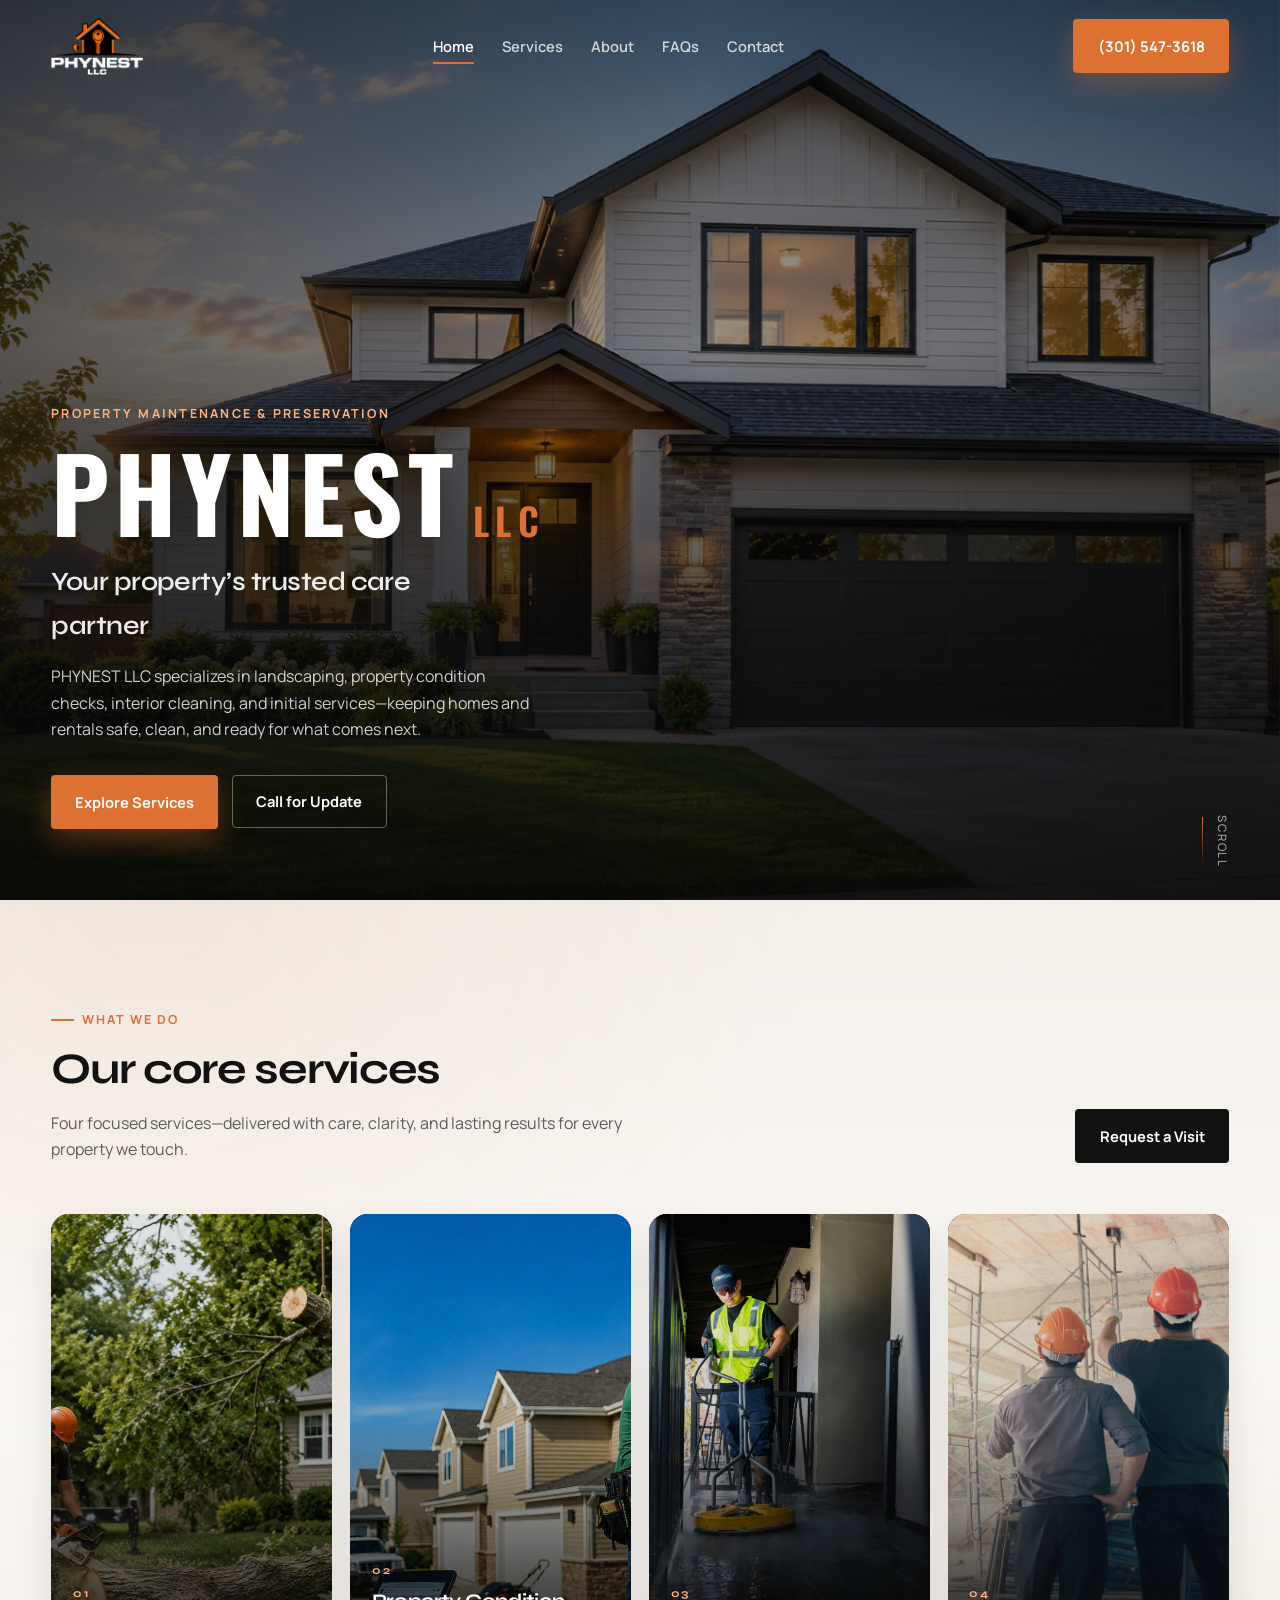
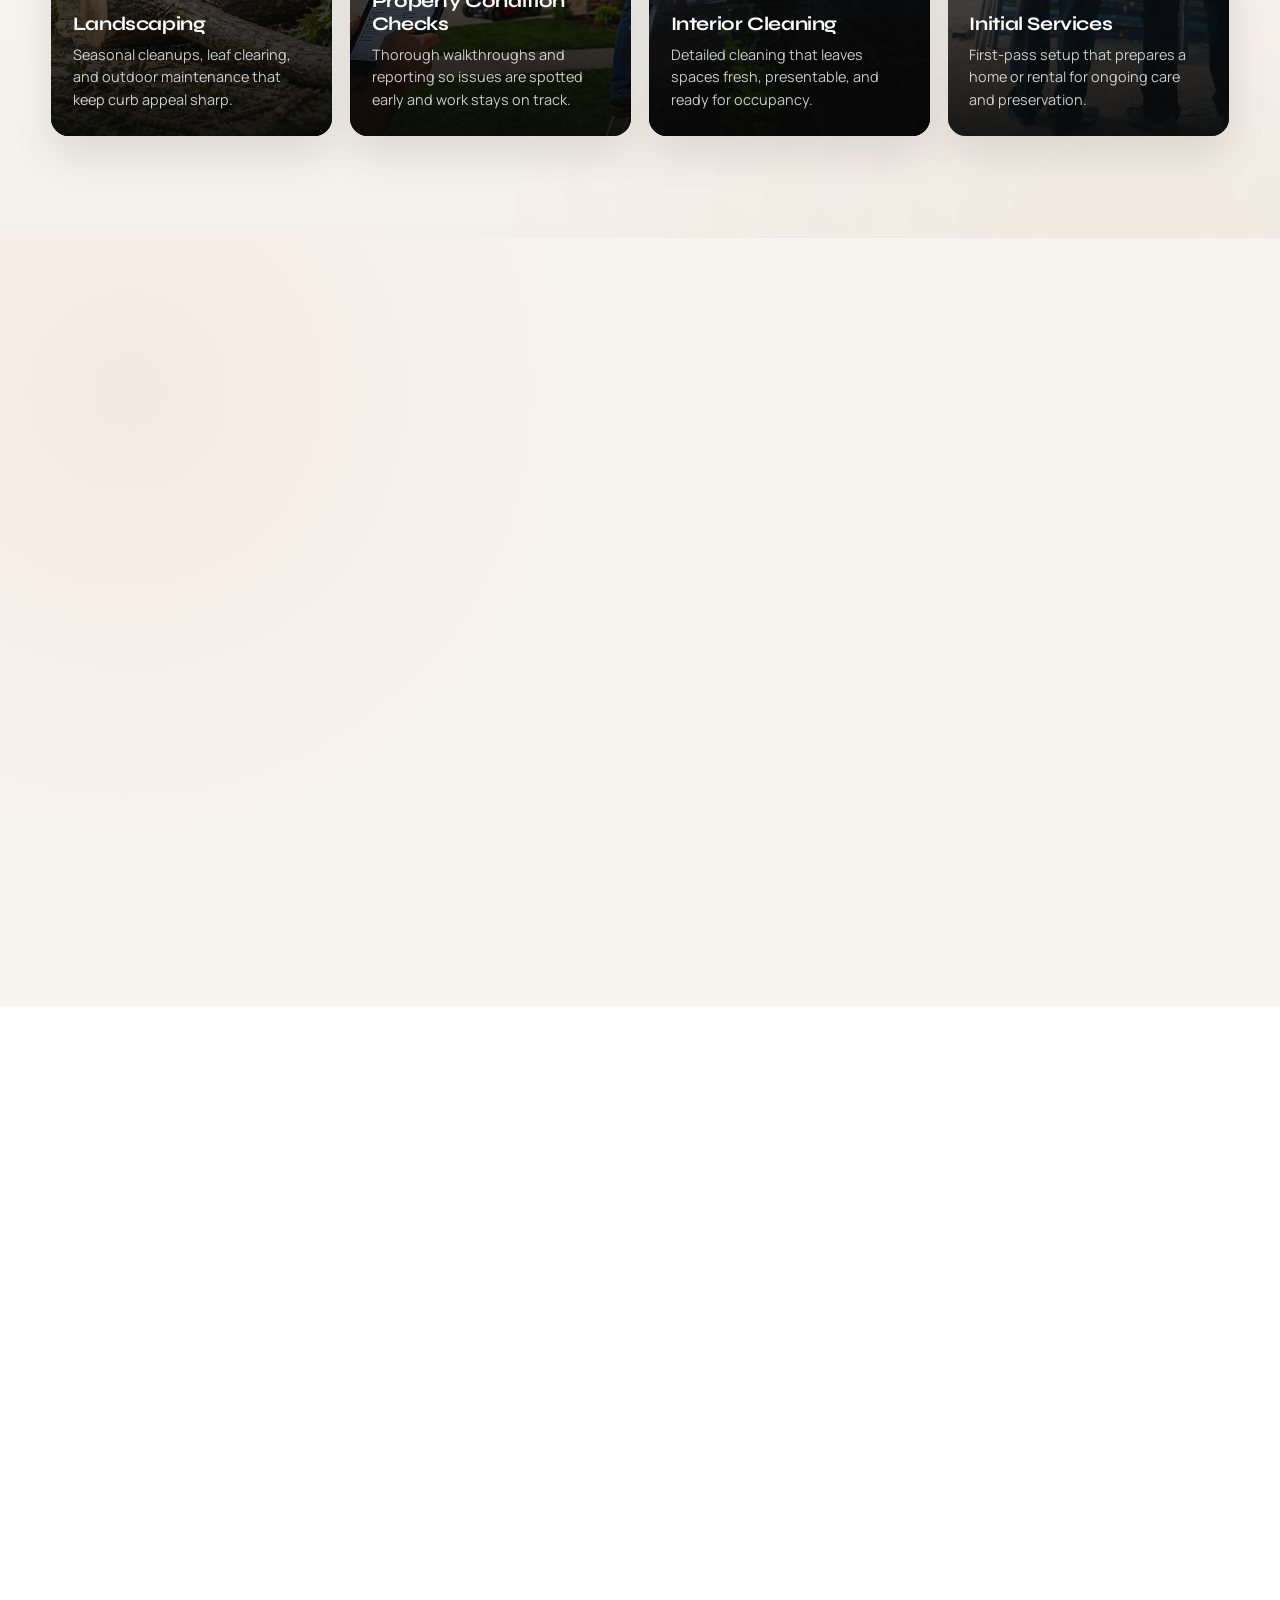
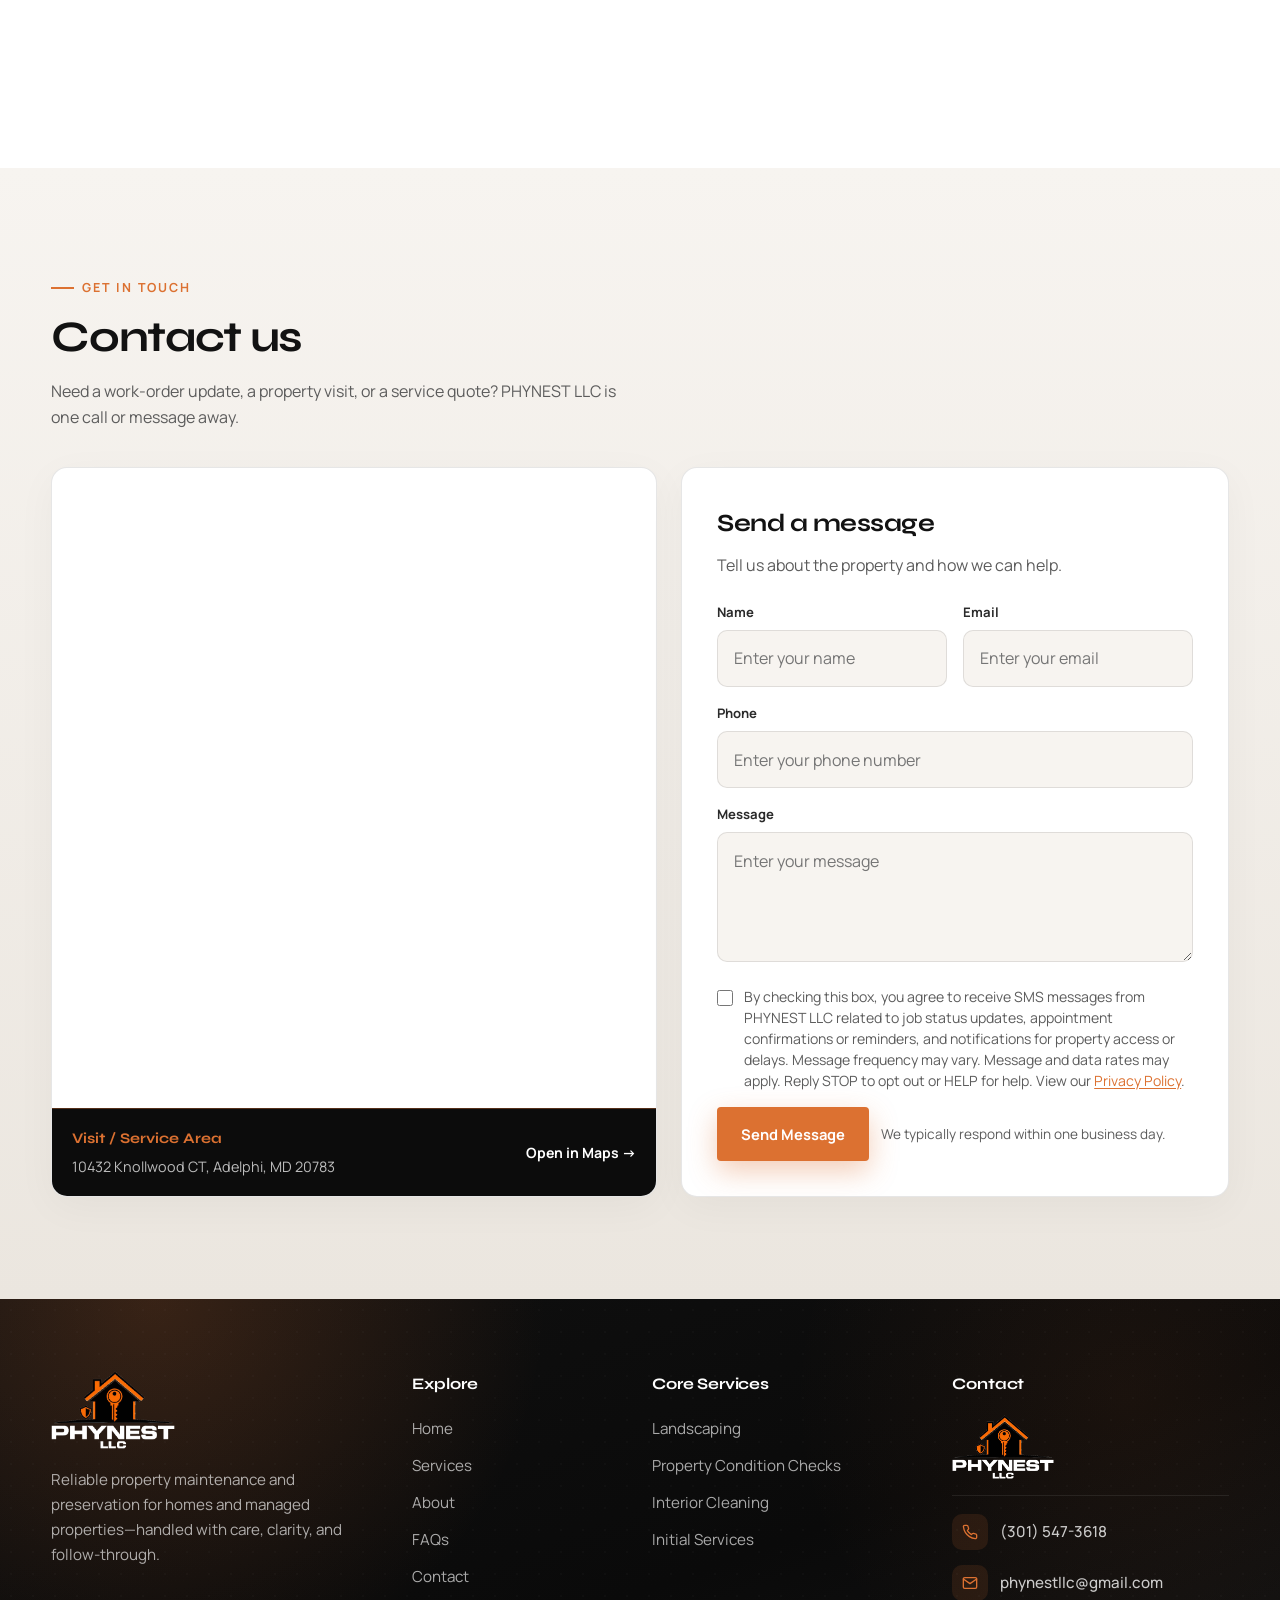
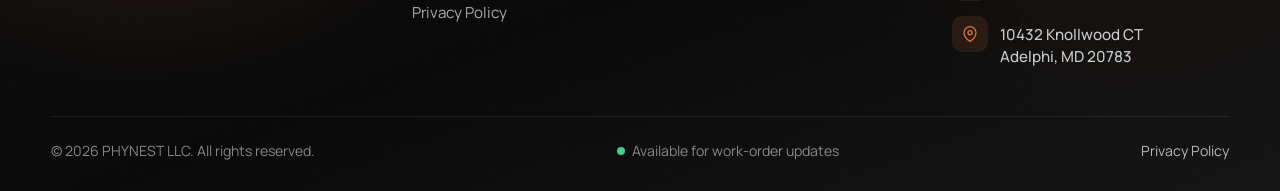
==== commit ec5958e7: "Resolve Full Website Architecture" ====
--- a/index.html
+++ b/index.html
@@ -15,7 +15,7 @@
       href="https://fonts.googleapis.com/css2?family=Manrope:wght@400;500;600;700;800&family=Oswald:wght@500;600;700&family=Syne:wght@600;700;800&display=swap"
       rel="stylesheet"
     />
-    <link rel="stylesheet" href="css/styles.css?v=21" />
+    <link rel="stylesheet" href="css/styles.css?v=24" />
   </head>
   <body>
     <header class="site-header" id="siteHeader">
@@ -83,9 +83,9 @@
           </h1>
           <p class="hero-headline">Your property’s trusted care partner</p>
           <p class="hero-copy">
-            PHYNEST LLC specializes in thoughtful property maintenance and
-            preservation—keeping homes and rentals safe, clean, and ready for
-            what comes next.
+            PHYNEST LLC specializes in landscaping, property condition checks,
+            interior cleaning, and initial services—keeping homes and rentals
+            safe, clean, and ready for what comes next.
           </p>
           <div class="hero-actions">
             <a class="btn btn-primary" href="#services">Explore Services</a>
@@ -102,229 +102,76 @@
           <div class="services-head reveal">
             <div>
               <p class="section-label">What we do</p>
-              <h2 class="section-title">Complete solutions we provide</h2>
+              <h2 class="section-title">Our core services</h2>
               <p class="section-lead">
-                PHYNEST LLC delivers practical property maintenance and
-                preservation services so your places stay dependable, presentable,
-                and protected year-round.
+                Four focused services—delivered with care, clarity, and lasting
+                results for every property we touch.
               </p>
             </div>
             <a class="btn btn-dark" href="#contact">Request a Visit</a>
           </div>
 
           <div class="services-grid">
-            <article class="service-item reveal">
-              <div class="service-media">
-                <img
-                  src="Resources/Leaf_Removal.jpeg"
-                  alt="Landscaping and leaf removal crew at work"
-                  loading="lazy"
-                />
-              </div>
-              <div class="service-body">
-                <span class="service-index">01</span>
-                <h3>Landscaping &amp; Leaf Removal</h3>
+            <article class="service-panel reveal">
+              <img
+                src="Resources/Landscaping.jpeg"
+                alt="Landscaping service at a property"
+                loading="lazy"
+              />
+              <div class="service-panel-content">
+                <span class="service-index" aria-hidden="true">01</span>
+                <h3>Landscaping</h3>
                 <p>
-                  Keep curb appeal sharp with seasonal cleanups, leaf clearing,
-                  and tidy outdoor maintenance.
+                  Seasonal cleanups, leaf clearing, and outdoor maintenance that
+                  keep curb appeal sharp.
                 </p>
               </div>
             </article>
 
-            <article class="service-item reveal">
-              <div class="service-media">
-                <img
-                  src="Resources/Trash%20out.jpeg"
-                  alt="Trash and debris removal"
-                  loading="lazy"
-                />
-              </div>
-              <div class="service-body">
-                <span class="service-index">02</span>
-                <h3>Trash &amp; Debris Removal</h3>
+            <article class="service-panel reveal">
+              <img
+                src="Resources/Property%20Condition%20Checks.jpeg"
+                alt="Property condition check inspection"
+                loading="lazy"
+              />
+              <div class="service-panel-content">
+                <span class="service-index" aria-hidden="true">02</span>
+                <h3>Property Condition Checks</h3>
                 <p>
-                  Clear clutter fast with efficient trash-outs and debris hauling
-                  for vacant or occupied properties.
+                  Thorough walkthroughs and reporting so issues are spotted early
+                  and work stays on track.
                 </p>
               </div>
             </article>
 
-            <article class="service-item reveal">
-              <div class="service-media">
-                <img
-                  src="Resources/Service.jpeg"
-                  alt="Handyman completing property repairs"
-                  loading="lazy"
-                />
-              </div>
-              <div class="service-body">
-                <span class="service-index">03</span>
-                <h3>Handyman Work</h3>
+            <article class="service-panel reveal">
+              <img
+                src="Resources/Interior%20Cleaning.jpeg"
+                alt="Interior cleaning of a property"
+                loading="lazy"
+              />
+              <div class="service-panel-content">
+                <span class="service-index" aria-hidden="true">03</span>
+                <h3>Interior Cleaning</h3>
                 <p>
-                  From quick fixes to multi-item punch lists, our crew handles
-                  the details that keep properties moving.
+                  Detailed cleaning that leaves spaces fresh, presentable, and
+                  ready for occupancy.
                 </p>
               </div>
             </article>
 
-            <article class="service-item reveal">
-              <div class="service-media">
-                <img
-                  src="Resources/Tree%20removal.jpeg"
-                  alt="Tree removal service"
-                  loading="lazy"
-                />
-              </div>
-              <div class="service-body">
-                <span class="service-index">04</span>
-                <h3>Tree Care &amp; Removal</h3>
+            <article class="service-panel reveal">
+              <img
+                src="Resources/Initial%20Services.jpg"
+                alt="Initial property services and setup"
+                loading="lazy"
+              />
+              <div class="service-panel-content">
+                <span class="service-index" aria-hidden="true">04</span>
+                <h3>Initial Services</h3>
                 <p>
-                  Reduce risk and restore open space with careful tree removal
-                  and outdoor cleanup support.
-                </p>
-              </div>
-            </article>
-
-            <article class="service-item reveal">
-              <div class="service-media">
-                <img
-                  src="Resources/Gutter%20Cleaning.jpeg"
-                  alt="Gutter cleaning on a residential property"
-                  loading="lazy"
-                />
-              </div>
-              <div class="service-body">
-                <span class="service-index">05</span>
-                <h3>Gutter Cleaning</h3>
-                <p>
-                  Protect roofs and foundations with thorough gutter clearing and
-                  flow checks after storms or fall debris.
-                </p>
-              </div>
-            </article>
-
-            <article class="service-item reveal">
-              <div class="service-media">
-                <img
-                  src="Resources/Service_3.webp"
-                  alt="Exterior wall and siding work"
-                  loading="lazy"
-                />
-              </div>
-              <div class="service-body">
-                <span class="service-index">06</span>
-                <h3>Siding &amp; Exterior Upkeep</h3>
-                <p>
-                  Refresh and reinforce exteriors so properties look cared for
-                  and stand up to weather year after year.
-                </p>
-              </div>
-            </article>
-
-            <article class="service-item reveal">
-              <div class="service-media">
-                <img
-                  src="Resources/Renovation%20and%20remodeling.jpeg"
-                  alt="Renovation and remodeling project"
-                  loading="lazy"
-                />
-              </div>
-              <div class="service-body">
-                <span class="service-index">07</span>
-                <h3>Renovation &amp; Remodeling</h3>
-                <p>
-                  Modernize kitchens, baths, and living spaces with practical
-                  upgrades built for lasting use.
-                </p>
-              </div>
-            </article>
-
-            <article class="service-item reveal">
-              <div class="service-media">
-                <img
-                  src="Resources/Snow%20removal.jpeg"
-                  alt="Snow removal and winterization"
-                  loading="lazy"
-                />
-              </div>
-              <div class="service-body">
-                <span class="service-index">08</span>
-                <h3>Snow Removal &amp; Winterization</h3>
-                <p>
-                  Stay ahead of harsh weather with snow clearing and seasonal
-                  protection for paths, entries, and systems.
-                </p>
-              </div>
-            </article>
-
-            <article class="service-item reveal">
-              <div class="service-media">
-                <img
-                  src="Resources/Appliance%20servicing.jpeg"
-                  alt="Appliance servicing"
-                  loading="lazy"
-                />
-              </div>
-              <div class="service-body">
-                <span class="service-index">09</span>
-                <h3>Appliance Servicing</h3>
-                <p>
-                  Keep essential appliances running smoothly with inspection,
-                  servicing, and readiness checks.
-                </p>
-              </div>
-            </article>
-
-            <article class="service-item reveal">
-              <div class="service-media">
-                <img
-                  src="Resources/plumbing%20and%20electrical.jpeg"
-                  alt="Plumbing and electrical work"
-                  loading="lazy"
-                />
-              </div>
-              <div class="service-body">
-                <span class="service-index">10</span>
-                <h3>Plumbing &amp; Electrical</h3>
-                <p>
-                  Support safe, reliable systems with responsive plumbing and
-                  electrical maintenance assistance.
-                </p>
-              </div>
-            </article>
-
-            <article class="service-item reveal">
-              <div class="service-media">
-                <img
-                  src="Resources/Carpentry.jpeg"
-                  alt="Carpentry craftsmanship"
-                  loading="lazy"
-                />
-              </div>
-              <div class="service-body">
-                <span class="service-index">11</span>
-                <h3>Carpentry</h3>
-                <p>
-                  Custom installs, structural repairs, and finish carpentry done
-                  with care and clean workmanship.
-                </p>
-              </div>
-            </article>
-
-            <article class="service-item reveal">
-              <div class="service-media">
-                <img
-                  src="Resources/Interior.jpeg"
-                  alt="Interior painting and finishes"
-                  loading="lazy"
-                />
-              </div>
-              <div class="service-body">
-                <span class="service-index">12</span>
-                <h3>Interior &amp; Exterior Painting</h3>
-                <p>
-                  Brighten interiors and exteriors with clean prep and lasting
-                  finishes that elevate first impressions.
+                  First-pass setup that prepares a home or rental for ongoing care
+                  and preservation.
                 </p>
               </div>
             </article>
@@ -338,7 +185,7 @@
           <div class="about-visual reveal">
             <div class="about-visual-main">
               <img
-                src="Resources/Service_2.jpeg"
+                src="Resources/Landscaping2.jpeg"
                 alt="PHYNEST LLC team working on a property"
                 loading="lazy"
               />
@@ -358,11 +205,10 @@
               and readiness of the places you manage or call home.
             </p>
             <p>
-              We take pride in careful workmanship, clear communication, and the
-              ability to handle everyday upkeep as well as more involved property
-              needs. Whether you need routine maintenance, a coordinated
-              work-order visit, or a full property refresh, PHYNEST LLC is ready
-              to help.
+              We take pride in careful workmanship, clear communication, and
+              focused service delivery. From landscaping and property condition
+              checks to interior cleaning and initial setup services, PHYNEST LLC
+              is ready to help keep your properties cared for and ready.
             </p>
 
             <div class="about-points">
@@ -420,11 +266,9 @@
               </button>
               <div class="faq-answer">
                 <div class="faq-answer-inner">
-                  PHYNEST LLC provides a wide range of property care—landscaping
-                  and leaf removal, trash-outs, handyman repairs, renovation
-                  support, winterization, appliance servicing, plumbing and
-                  electrical assistance, carpentry, painting, and more. Tell us
-                  what you need and we’ll guide the next step.
+                  PHYNEST LLC focuses on four core services: Landscaping,
+                  Property Condition Checks, Interior Cleaning, and Initial
+                  Services. Tell us what you need and we’ll guide the next step.
                 </div>
               </div>
             </div>
@@ -636,12 +480,10 @@
         <div class="footer-col">
           <h4>Core Services</h4>
           <ul class="footer-links footer-services">
-            <li><a href="#services">Landscaping &amp; Leaf Removal</a></li>
-            <li><a href="#services">Trash &amp; Debris Removal</a></li>
-            <li><a href="#services">Handyman Work</a></li>
-            <li><a href="#services">Renovation &amp; Remodeling</a></li>
-            <li><a href="#services">Plumbing &amp; Electrical</a></li>
-            <li><a href="#services">Snow Removal &amp; Winterization</a></li>
+            <li><a href="#services">Landscaping</a></li>
+            <li><a href="#services">Property Condition Checks</a></li>
+            <li><a href="#services">Interior Cleaning</a></li>
+            <li><a href="#services">Initial Services</a></li>
           </ul>
         </div>
 
--- a/css/styles.css
+++ b/css/styles.css
@@ -26,7 +26,8 @@
   --font-hero: "Oswald", sans-serif;
   --font-body: "Manrope", sans-serif;
   --ease: cubic-bezier(0.22, 1, 0.36, 1);
-  --max: 1180px;
+  --max: 1560px;
+  --gutter: clamp(1.25rem, 4vw, 4.5rem);
 }
 
 *,
@@ -72,7 +73,7 @@
 }
 
 .container {
-  width: min(100% - 2.5rem, var(--max));
+  width: min(calc(100% - 2 * var(--gutter)), var(--max));
   margin-inline: auto;
 }
 
@@ -101,18 +102,18 @@
 
 .section-title {
   font-family: var(--font-display);
-  font-size: clamp(2rem, 4.2vw, 3.15rem);
+  font-size: clamp(2rem, 3.4vw, 3.35rem);
   font-weight: 700;
   line-height: 1.12;
   letter-spacing: -0.03em;
-  max-width: 16ch;
+  max-width: min(18ch, 100%);
 }
 
 .section-lead {
   margin-top: 1rem;
   color: var(--muted);
-  max-width: 52ch;
-  font-size: 1.05rem;
+  max-width: min(58ch, 100%);
+  font-size: clamp(1rem, 1.15vw, 1.12rem);
 }
 
 /* ---------- Header ---------- */
@@ -378,7 +379,7 @@
   position: relative;
   z-index: 1;
   padding: calc(var(--header-h) + 4rem) 0 4.5rem;
-  width: min(100% - 2.5rem, var(--max));
+  width: min(calc(100% - 2 * var(--gutter)), var(--max));
   margin-inline: auto;
 }
 
@@ -438,9 +439,9 @@
 }
 
 .hero-copy {
-  max-width: 42ch;
+  max-width: min(48ch, 100%);
   color: rgba(255, 255, 255, 0.8);
-  font-size: 1.05rem;
+  font-size: clamp(1rem, 1.15vw, 1.12rem);
   margin-bottom: 2rem;
   animation: riseIn 0.9s 0.24s var(--ease) both;
 }
@@ -479,8 +480,9 @@
 /* ---------- Services ---------- */
 .services {
   background:
-    radial-gradient(circle at 90% 8%, rgba(220, 113, 49, 0.06), transparent 28%),
-    var(--white);
+    radial-gradient(ellipse at 12% 0%, rgba(220, 113, 49, 0.08), transparent 42%),
+    radial-gradient(ellipse at 88% 100%, rgba(220, 113, 49, 0.05), transparent 40%),
+    linear-gradient(180deg, #f3efe9 0%, #faf8f5 45%, #f3efe9 100%);
 }
 
 .services-head {
@@ -488,97 +490,130 @@
   justify-content: space-between;
   align-items: end;
   gap: 2rem;
-  margin-bottom: 3rem;
+  margin-bottom: clamp(2.5rem, 4vw, 3.75rem);
   flex-wrap: wrap;
 }
 
 .services-grid {
   display: grid;
-  grid-template-columns: repeat(3, 1fr);
-  gap: 1.35rem;
-}
-
-.service-item {
+  grid-template-columns: repeat(4, minmax(0, 1fr));
+  gap: clamp(0.9rem, 1.4vw, 1.35rem);
+}
+
+.service-panel {
   position: relative;
+  isolation: isolate;
   overflow: hidden;
-  border-radius: 20px;
+  min-height: clamp(420px, 58vh, 560px);
+  border-radius: 18px;
   background: var(--dark);
-  border: 1px solid rgba(18, 18, 18, 0.06);
-  box-shadow: 0 14px 36px rgba(0, 0, 0, 0.06);
-  transition: transform 0.4s var(--ease), box-shadow 0.4s var(--ease);
-}
-
-.service-item:hover {
-  transform: translateY(-6px);
-  box-shadow: 0 22px 48px rgba(0, 0, 0, 0.14);
-}
-
-.service-media {
-  position: relative;
-  height: 210px;
-  overflow: hidden;
-}
-
-.service-media img {
+  box-shadow: 0 18px 40px rgba(0, 0, 0, 0.1);
+  transition: transform 0.5s var(--ease), box-shadow 0.5s var(--ease);
+}
+
+.service-panel::before {
+  content: "";
+  position: absolute;
+  inset: 0 0 auto;
+  height: 3px;
+  z-index: 3;
+  background: var(--brand);
+  transform: scaleX(0);
+  transform-origin: left center;
+  transition: transform 0.45s var(--ease);
+}
+
+.service-panel img {
+  position: absolute;
+  inset: 0;
   width: 100%;
   height: 100%;
   object-fit: cover;
-  transition: transform 0.7s var(--ease);
-}
-
-.service-media::after {
+  transition: transform 0.85s var(--ease);
+}
+
+.service-panel::after {
   content: "";
   position: absolute;
   inset: 0;
-  background: linear-gradient(
-    180deg,
-    transparent 40%,
-    rgba(12, 12, 12, 0.55) 100%
-  );
+  z-index: 1;
+  background:
+    linear-gradient(
+      180deg,
+      rgba(8, 8, 8, 0.08) 0%,
+      rgba(8, 8, 8, 0.18) 38%,
+      rgba(8, 8, 8, 0.72) 72%,
+      rgba(8, 8, 8, 0.92) 100%
+    );
   pointer-events: none;
-}
-
-.service-body {
-  position: relative;
+  transition: background 0.45s var(--ease);
+}
+
+.service-panel-content {
+  position: absolute;
+  inset: auto 0 0;
   z-index: 2;
-  padding: 1.25rem 1.3rem 1.45rem;
+  display: grid;
+  gap: 0.55rem;
+  padding: 1.6rem 1.35rem 1.55rem;
   color: var(--white);
-  background:
-    linear-gradient(180deg, #1a1a1a 0%, #101010 100%);
-  min-height: 148px;
 }
 
 .service-index {
-  display: inline-block;
   font-family: var(--font-display);
-  font-size: 0.75rem;
+  font-size: 0.72rem;
   font-weight: 700;
-  letter-spacing: 0.12em;
-  color: var(--brand);
-  margin-bottom: 0.55rem;
-}
-
-.service-body h3 {
+  letter-spacing: 0.16em;
+  color: #ffb07a;
+}
+
+.service-panel-content h3 {
   font-family: var(--font-display);
-  font-size: 1.2rem;
+  font-size: clamp(1.2rem, 1.35vw, 1.45rem);
   font-weight: 700;
   letter-spacing: -0.02em;
-  margin-bottom: 0.45rem;
+  line-height: 1.2;
   transition: color 0.25s ease;
 }
 
-.service-body p {
+.service-panel-content p {
   font-size: 0.9rem;
-  color: rgba(255, 255, 255, 0.72);
   line-height: 1.55;
-}
-
-.service-item:hover .service-media img {
+  color: rgba(255, 255, 255, 0.78);
+  max-width: 28ch;
+}
+
+.service-panel:hover {
+  transform: translateY(-8px);
+  box-shadow: 0 28px 56px rgba(0, 0, 0, 0.18);
+}
+
+.service-panel:hover::before {
+  transform: scaleX(1);
+}
+
+.service-panel:hover img {
   transform: scale(1.08);
 }
 
-.service-item:hover .service-body h3 {
-  color: var(--brand);
+.service-panel:hover .service-panel-content h3 {
+  color: #ffb07a;
+}
+
+.service-panel:nth-child(1) {
+  transition-delay: 0ms;
+}
+
+.service-panel:nth-child(2) {
+  transition-delay: 40ms;
+}
+
+.service-panel:nth-child(3) {
+  transition-delay: 80ms;
+}
+
+.service-panel:nth-child(4) {
+  transition-delay: 120ms;
 }
 
 /* ---------- About ---------- */
@@ -1120,7 +1155,7 @@
   padding: calc(var(--header-h) + 4.5rem) 0 3.5rem;
   background:
     linear-gradient(135deg, rgba(12, 12, 12, 0.92), rgba(12, 12, 12, 0.78)),
-    url("../Resources/Service_2.jpeg") center/cover no-repeat;
+    url("../Resources/Landscaping2.jpeg") center/cover no-repeat;
   color: var(--white);
   overflow: hidden;
 }
@@ -1337,17 +1372,44 @@
 }
 
 /* ---------- Responsive ---------- */
+@media (min-width: 1400px) {
+  :root {
+    --max: 1680px;
+  }
+
+  .about-grid,
+  .faq-layout,
+  .contact-grid {
+    gap: clamp(2.5rem, 4vw, 4.5rem);
+  }
+
+  .footer-top {
+    gap: clamp(2rem, 3vw, 3.5rem);
+  }
+}
+
+@media (min-width: 1800px) {
+  :root {
+    --max: 1840px;
+    --gutter: clamp(2rem, 5vw, 6rem);
+  }
+}
+
 @media (max-width: 1100px) {
+  .services-grid {
+    grid-template-columns: repeat(2, minmax(0, 1fr));
+  }
+
+  .service-panel {
+    min-height: clamp(340px, 46vh, 460px);
+  }
+
   .footer-top {
     grid-template-columns: 1fr 1fr;
   }
 }
 
 @media (max-width: 980px) {
-  .services-grid {
-    grid-template-columns: repeat(2, 1fr);
-  }
-
   .about-grid,
   .faq-layout,
   .contact-grid,
@@ -1432,11 +1494,21 @@
   display: none;
 }
 
-@media (max-width: 640px) {
+@media (max-width: 720px) {
   .services-grid {
     grid-template-columns: 1fr;
   }
 
+  .service-panel {
+    min-height: clamp(300px, 52vw, 380px);
+  }
+
+  .service-panel-content p {
+    max-width: 40ch;
+  }
+}
+
+@media (max-width: 640px) {
   .form-row {
     grid-template-columns: 1fr;
   }
